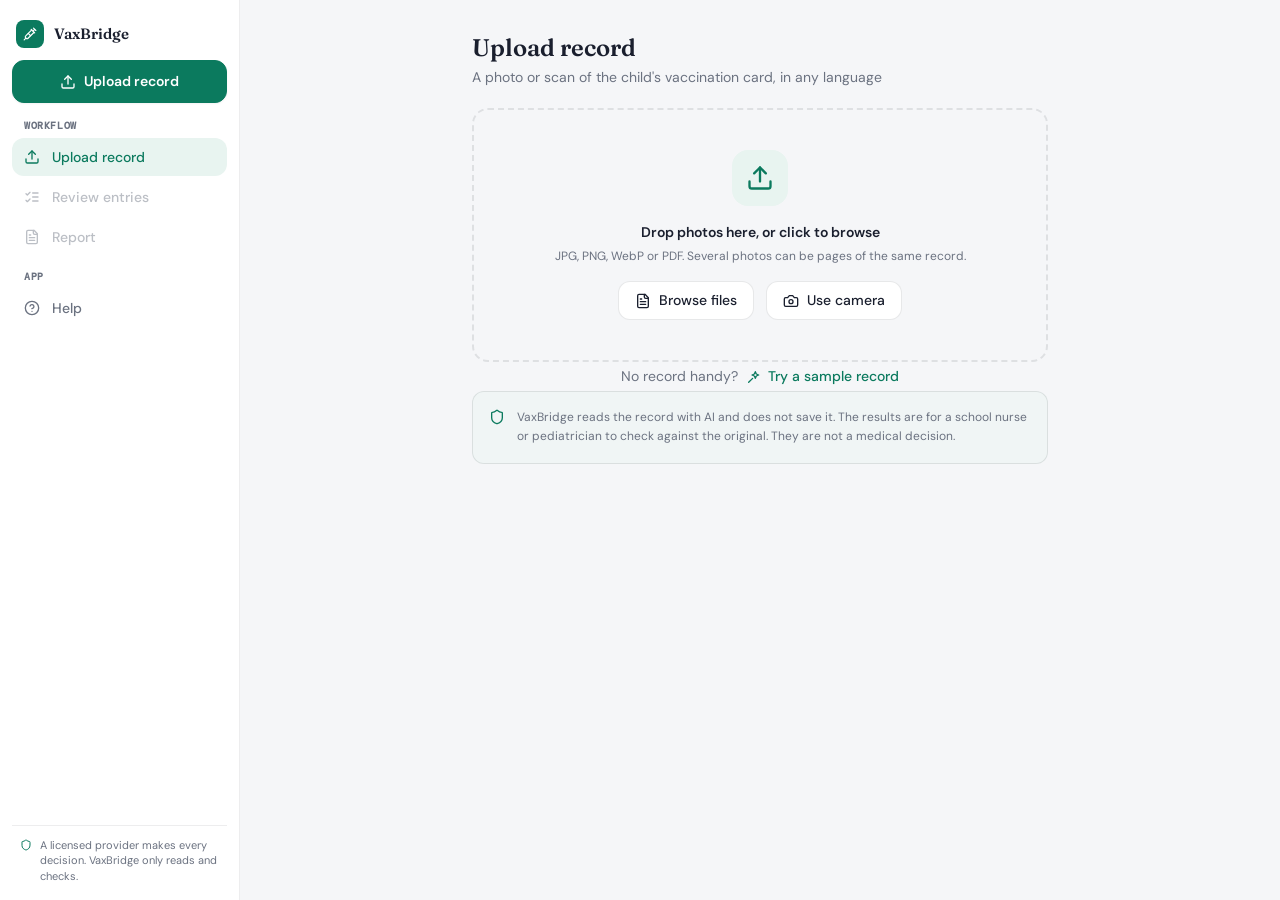
==== server/src/main/resources/static/index.html @ 65c9d32e "VaxBridge: rules engine, Spring Boot server, Figma-styled web app and preview Co-Authored-By: Claude" ====
<!doctype html>
<html lang="en">
<head>
  <meta charset="utf-8">
  <meta name="viewport" content="width=device-width, initial-scale=1">
  <title>VaxBridge</title>
  <link rel="preconnect" href="https://fonts.googleapis.com">
  <link rel="stylesheet" href="https://fonts.googleapis.com/css2?family=DM+Sans:ital,opsz,wght@0,9..40,300;0,9..40,400;0,9..40,500;0,9..40,600;0,9..40,700;1,9..40,400&family=Fraunces:opsz,wght@9..144,500;9..144,600;9..144,700&family=DM+Mono:wght@400;500&display=swap">
  <link rel="stylesheet" href="style.css">
</head>
<body>
  <!-- Icons from Lucide (ISC license), used as <svg class="i"><use href="#i-name"/></svg> -->
  <svg width="0" height="0" style="position:absolute" aria-hidden="true">
    <defs>
      <symbol id="i-syringe" viewBox="0 0 24 24"><path d="m18 2 4 4"/><path d="m17 7 3-3"/><path d="M19 9 8.7 19.3c-1 1-2.5 1-3.4 0l-.6-.6c-1-1-1-2.5 0-3.4L15 5"/><path d="m9 11 4 4"/><path d="m5 19-3 3"/><path d="m14 4 6 6"/></symbol>
      <symbol id="i-upload" viewBox="0 0 24 24"><path d="M21 15v4a2 2 0 0 1-2 2H5a2 2 0 0 1-2-2v-4"/><path d="m17 8-5-5-5 5"/><path d="M12 3v12"/></symbol>
      <symbol id="i-file" viewBox="0 0 24 24"><path d="M15 2H6a2 2 0 0 0-2 2v16a2 2 0 0 0 2 2h12a2 2 0 0 0 2-2V7Z"/><path d="M14 2v4a2 2 0 0 0 2 2h4"/><path d="M10 9H8"/><path d="M16 13H8"/><path d="M16 17H8"/></symbol>
      <symbol id="i-camera" viewBox="0 0 24 24"><path d="M14.5 4h-5L7 7H4a2 2 0 0 0-2 2v9a2 2 0 0 0 2 2h16a2 2 0 0 0 2-2V9a2 2 0 0 0-2-2h-3l-2.5-3z"/><circle cx="12" cy="13" r="3"/></symbol>
      <symbol id="i-shield" viewBox="0 0 24 24"><path d="M20 13c0 5-3.5 7.5-7.66 8.95a1 1 0 0 1-.67-.01C7.5 20.5 4 18 4 13V6a1 1 0 0 1 1-1c2 0 4.5-1.2 6.24-2.72a1.17 1.17 0 0 1 1.52 0C14.51 3.81 17 5 19 5a1 1 0 0 1 1 1z"/></symbol>
      <symbol id="i-check" viewBox="0 0 24 24"><circle cx="12" cy="12" r="10"/><path d="m9 12 2 2 4-4"/></symbol>
      <symbol id="i-alert" viewBox="0 0 24 24"><circle cx="12" cy="12" r="10"/><path d="M12 8v4"/><path d="M12 16h.01"/></symbol>
      <symbol id="i-clock" viewBox="0 0 24 24"><circle cx="12" cy="12" r="10"/><path d="M12 6v6l4 2"/></symbol>
      <symbol id="i-minus" viewBox="0 0 24 24"><circle cx="12" cy="12" r="10"/><path d="M8 12h8"/></symbol>
      <symbol id="i-x" viewBox="0 0 24 24"><path d="M18 6 6 18"/><path d="m6 6 12 12"/></symbol>
      <symbol id="i-back" viewBox="0 0 24 24"><path d="m12 19-7-7 7-7"/><path d="M19 12H5"/></symbol>
      <symbol id="i-globe" viewBox="0 0 24 24"><circle cx="12" cy="12" r="10"/><path d="M12 2a14.5 14.5 0 0 0 0 20 14.5 14.5 0 0 0 0-20"/><path d="M2 12h20"/></symbol>
      <symbol id="i-calendar" viewBox="0 0 24 24"><rect x="3" y="4" width="18" height="18" rx="2"/><path d="M16 2v4"/><path d="M8 2v4"/><path d="M3 10h18"/></symbol>
      <symbol id="i-loader" viewBox="0 0 24 24"><path d="M21 12a9 9 0 1 1-6.219-8.56"/></symbol>
      <symbol id="i-plus" viewBox="0 0 24 24"><path d="M5 12h14"/><path d="M12 5v14"/></symbol>
      <symbol id="i-help" viewBox="0 0 24 24"><circle cx="12" cy="12" r="10"/><path d="M9.09 9a3 3 0 0 1 5.83 1c0 2-3 3-3 3"/><path d="M12 17h.01"/></symbol>
      <symbol id="i-print" viewBox="0 0 24 24"><path d="M6 18H4a2 2 0 0 1-2-2v-5a2 2 0 0 1 2-2h16a2 2 0 0 1 2 2v5a2 2 0 0 1-2 2h-2"/><path d="M6 9V3a1 1 0 0 1 1-1h10a1 1 0 0 1 1 1v6"/><rect x="6" y="14" width="12" height="8" rx="1"/></symbol>
      <symbol id="i-list" viewBox="0 0 24 24"><path d="m3 17 2 2 4-4"/><path d="m3 7 2 2 4-4"/><path d="M13 6h8"/><path d="M13 12h8"/><path d="M13 18h8"/></symbol>
      <symbol id="i-chevron" viewBox="0 0 24 24"><path d="m6 9 6 6 6-6"/></symbol>
      <symbol id="i-trash" viewBox="0 0 24 24"><path d="M3 6h18"/><path d="M19 6v14a2 2 0 0 1-2 2H7a2 2 0 0 1-2-2V6"/><path d="M8 6V4a2 2 0 0 1 2-2h4a2 2 0 0 1 2 2v2"/></symbol>
      <symbol id="i-sparkle" viewBox="0 0 24 24"><path d="M9.94 14.06 4 20"/><path d="m14 4 1.5 3.5L19 9l-3.5 1.5L14 14l-1.5-3.5L9 9l3.5-1.5z"/></symbol>
    </defs>
  </svg>

  <div class="shell">
    <aside class="sidebar no-print">
      <div class="brand">
        <div class="logo"><svg class="i"><use href="#i-syringe"/></svg></div>
        <span>VaxBridge</span>
        <span id="dueBadge" class="badge hidden"></span>
      </div>

      <div id="childCard" class="child-card hidden">
        <div id="childInitials" class="avatar"></div>
        <div class="child-text">
          <p id="childCardName"></p>
          <p id="childCardMeta" class="sub"></p>
        </div>
      </div>

      <button id="newRecordBtn" class="primary cta"><svg class="i"><use href="#i-upload"/></svg> Upload record</button>

      <div id="alertStrip" class="alert-strip hidden"></div>

      <nav id="nav">
        <p class="nav-label">Workflow</p>
        <button data-view="upload" class="active"><svg class="i"><use href="#i-upload"/></svg><span>Upload record</span></button>
        <button data-view="review" disabled><svg class="i"><use href="#i-list"/></svg><span>Review entries</span></button>
        <button data-view="report" disabled><svg class="i"><use href="#i-file"/></svg><span>Report</span></button>
        <p class="nav-label">App</p>
        <button data-view="help"><svg class="i"><use href="#i-help"/></svg><span>Help</span></button>
      </nav>

      <div class="sidebar-foot">
        <svg class="i"><use href="#i-shield"/></svg>
        <span>A licensed provider makes every decision. VaxBridge only reads and checks.</span>
      </div>
    </aside>

    <main>
      <!-- Step 1: upload -->
      <section id="upload" class="view narrow">
        <div class="view-head">
          <h1>Upload record</h1>
          <p class="sub">A photo or scan of the child's vaccination card, in any language</p>
        </div>

        <div id="pickStage">
          <div class="dropzone" id="dropzone">
            <input type="file" id="files" class="hidden" accept="image/jpeg,image/png,image/webp,image/gif,application/pdf" multiple>
            <input type="file" id="cameraInput" class="hidden" accept="image/*" capture="environment">
            <div class="tile lg"><svg class="i"><use href="#i-upload"/></svg></div>
            <div class="center">
              <p class="strong">Drop photos here, or click to browse</p>
              <p class="sub">JPG, PNG, WebP or PDF. Several photos can be pages of the same record.</p>
            </div>
            <div class="row">
              <button id="browseBtn" class="outline"><svg class="i"><use href="#i-file"/></svg> Browse files</button>
              <button id="cameraBtn" class="outline"><svg class="i"><use href="#i-camera"/></svg> Use camera</button>
            </div>
          </div>

          <div id="selectedCard" class="card stack hidden">
            <div id="fileList"></div>
            <hr>
            <button id="readBtn" class="primary wide">Read record</button>
          </div>

          <div class="sample-row">
            <span class="sub">No record handy?</span>
            <button id="sampleBtn" class="link"><svg class="i"><use href="#i-sparkle"/></svg> Try a sample record</button>
          </div>

          <p id="uploadStatus" class="status"></p>

          <div class="note-box">
            <svg class="i"><use href="#i-shield"/></svg>
            <p>VaxBridge reads the record with AI and does not save it. The results are for a school nurse
              or pediatrician to check against the original. They are not a medical decision.</p>
          </div>
        </div>

        <div id="processing" class="processing hidden">
          <div class="tile xl"><svg class="i spin"><use href="#i-loader"/></svg></div>
          <h2>Reading the record</h2>
          <p class="sub">Detecting the language, reading each vaccine and date, and translating. This can take up to a minute.</p>
          <div class="bar"><div></div></div>
        </div>
      </section>

      <!-- Step 2: nurse reviews what the AI read -->
      <section id="review" class="view hidden">
        <button id="backToUpload" class="back"><svg class="i"><use href="#i-back"/></svg> Back to upload</button>
        <div class="view-head">
          <h1>Check what was read</h1>
          <p class="sub">Compare each row with the original record and fix anything that is wrong. Rows marked
            <span class="pill low"><svg class="i"><use href="#i-alert"/></svg>Check</span> were hard to read.
            Nothing is decided until you continue.</p>
        </div>

        <div id="warnings"></div>

        <div class="card">
          <div class="child-fields">
            <label>Child's name <input id="childName" type="text"></label>
            <label>Date of birth <input id="dob" type="date" required></label>
            <label>Country <input id="country" type="text"></label>
            <label>Language <input id="language" type="text"></label>
          </div>
        </div>

        <div class="table-card">
          <div class="table-wrap">
            <table class="entries">
              <thead>
                <tr><th>On the record</th><th>English</th><th>Vaccine parts</th><th>Date given</th><th></th></tr>
              </thead>
              <tbody id="entryRows"></tbody>
            </table>
          </div>
          <div class="table-foot">
            <button id="addRow" class="link"><svg class="i"><use href="#i-plus"/></svg> Add a row</button>
          </div>
        </div>

        <div class="actions">
          <button id="evaluateBtn" class="primary">Check against US schedule</button>
        </div>
        <p id="reviewStatus" class="status"></p>
      </section>

      <!-- Step 3: report to print and sign -->
      <section id="report" class="view hidden">
        <button id="backToReview" class="back no-print"><svg class="i"><use href="#i-back"/></svg> Edit entries</button>
        <div class="report-head">
          <div class="tile"><svg class="i"><use href="#i-file"/></svg></div>
          <div class="grow">
            <h1>Immunization catch-up report</h1>
            <div id="reportMeta" class="meta"></div>
          </div>
          <button id="printBtn" class="primary no-print"><svg class="i"><use href="#i-print"/></svg> Print / save PDF</button>
        </div>

        <div id="summaryCounts" class="stats"></div>

        <div class="note-box warn">
          <svg class="i"><use href="#i-shield"/></svg>
          <p>This report was generated by software from a translated record and checked against the CDC
            catch-up immunization schedule. It is not a medical decision. A licensed provider must verify the
            original record and approve any vaccines given. State school requirements may differ.</p>
        </div>

        <div class="table-card">
          <div class="series-header">
            <span>Vaccine</span><span class="hide-sm">Next dose</span><span>Status</span>
          </div>
          <div id="seriesList"></div>
        </div>
        <div id="ignoredList"></div>

        <div class="card signoff">
          <p class="card-title"><svg class="i"><use href="#i-check"/></svg> Provider review</p>
          <div class="sign-grid">
            <div><span>Reviewed by (name, credentials)</span><div class="line"></div></div>
            <div><span>Signature</span><div class="line"></div></div>
            <div><span>Date</span><div class="line"></div></div>
            <div><span>Clinic / school</span><div class="line"></div></div>
          </div>
          <label class="approve"><span class="box"></span> I reviewed the original record and approve this report.</label>
        </div>
      </section>

      <!-- Help -->
      <section id="help" class="view narrow hidden">
        <div class="view-head">
          <h1>Help &amp; about</h1>
          <p class="sub">How VaxBridge works and what it does not do</p>
        </div>
        <div class="about">
          <div class="logo lg"><svg class="i"><use href="#i-syringe"/></svg></div>
          <div>
            <p class="strong">VaxBridge</p>
            <p class="sub">Reads a child's vaccination record from another country and checks it against the US
              catch-up schedule, so immigrant and refugee kids can enroll in school without weeks of delay or
              unneeded shots.</p>
          </div>
        </div>
        <div class="faq">
          <details open>
            <summary>What can I upload?<svg class="i"><use href="#i-chevron"/></svg></summary>
            <p>Photos (JPG, PNG, WebP) or a PDF of the vaccination card, in any language. Use a clear, well-lit
              photo with every date visible. Several photos can be pages of one record.</p>
          </details>
          <details>
            <summary>Who decides what the child needs?<svg class="i"><use href="#i-chevron"/></svg></summary>
            <p>A school nurse or pediatrician. VaxBridge reads and translates the record and does the date math,
              but a licensed provider checks the original record and signs the report.</p>
          </details>
          <details>
            <summary>How are doses checked?<svg class="i"><use href="#i-chevron"/></svg></summary>
            <p>A rules engine checks every dose against the CDC catch-up schedule: minimum ages, minimum
              intervals, the 4-day grace period, live-vaccine spacing and the 2016 oral polio switch. Each dose
              that does not count shows the reason.</p>
          </details>
          <details>
            <summary>Why does a row say "Check"?<svg class="i"><use href="#i-chevron"/></svg></summary>
            <p>The AI was not sure it read that entry correctly, for example a smudged date. Compare it with the
              original record and fix it before continuing.</p>
          </details>
          <details>
            <summary>Is the record saved?<svg class="i"><use href="#i-chevron"/></svg></summary>
            <p>No. VaxBridge sends the photo to the AI to read it and does not store it. Print or save the report
              as a PDF to keep it.</p>
          </details>
        </div>
      </section>
    </main>
  </div>

  <template id="rowTemplate">
    <tr>
      <td><input class="orig" type="text"><small class="as-written"></small></td>
      <td><input class="english" type="text"><small class="note"></small></td>
      <td class="antigen-cell"><div class="chips"></div>
        <select class="add-antigen"><option value="">+ Add</option></select></td>
      <td><input class="date" type="date"></td>
      <td><button class="remove" title="Remove row"><svg class="i"><use href="#i-trash"/></svg></button></td>
    </tr>
  </template>

  <script src="app.js"></script>
</body>
</html>
---- server/src/main/resources/static/style.css ----
/* Colors, type and spacing follow the VaxBridge Figma design. */
:root {
  --background: #F5F6F8;
  --foreground: #1A1F2E;
  --card: #ffffff;
  --primary: #0B7A5E;
  --primary-foreground: #ffffff;
  --secondary: #E8F4F0;
  --muted: #ECEEF3;
  --muted-foreground: #6B7280;
  --border: rgba(26, 31, 46, 0.1);
  --input-background: #F0F1F5;
  --ring: rgba(11, 122, 94, 0.4);

  --ok: #047857;   --ok-bg: #ECFDF5;   --ok-border: #A7F3D0;
  --soon: #B45309; --soon-bg: #FFFBEB; --soon-border: #FDE68A;
  --due: #B91C1C;  --due-bg: #FEF2F2;  --due-border: #FECACA;
  --off: #6B7280;  --off-bg: #ECEEF3;  --off-border: rgba(26, 31, 46, 0.1);

  --radius: 12px;
  --radius-lg: 16px;
  --sans: "DM Sans", system-ui, -apple-system, "Segoe UI", Roboto, sans-serif;
  --serif: "Fraunces", Georgia, serif;
  --mono: "DM Mono", ui-monospace, Menlo, monospace;
}

* { box-sizing: border-box; }

html, body { height: 100%; }
body {
  margin: 0;
  background: var(--background);
  color: var(--foreground);
  font: 16px/1.5 var(--sans);
  -webkit-font-smoothing: antialiased;
}
p { margin: 0; }
h1, h2, h3 { font-family: var(--serif); font-weight: 600; margin: 0; line-height: 1.3; }
h1 { font-size: 24px; }
h2 { font-size: 20px; }
h3 { font-size: 15px; font-family: var(--sans); }
hr { border: none; border-top: 1px solid var(--border); margin: 0; }

.hidden { display: none !important; }
.sub { font-size: 14px; color: var(--muted-foreground); }
.strong { font-size: 14px; font-weight: 600; }
.grow { flex: 1; min-width: 0; }

.i {
  width: 16px; height: 16px; flex-shrink: 0;
  fill: none; stroke: currentColor; stroke-width: 2; stroke-linecap: round; stroke-linejoin: round;
}
.spin { animation: spin 0.9s linear infinite; }
@keyframes spin { to { transform: rotate(360deg); } }

/* ---- layout --------------------------------------------------------------- */

.shell { display: flex; min-height: 100vh; }

.sidebar {
  width: 240px; flex-shrink: 0;
  position: sticky; top: 0; height: 100vh;
  display: flex; flex-direction: column; gap: 12px;
  padding: 20px 12px 12px;
  background: var(--card);
  border-right: 1px solid rgba(26, 31, 46, 0.08);
}
.brand { display: flex; align-items: center; gap: 10px; padding: 0 4px; font-family: var(--serif); font-weight: 600; font-size: 15px; }
.logo {
  width: 28px; height: 28px; border-radius: 8px;
  background: var(--primary); color: #fff;
  display: flex; align-items: center; justify-content: center;
}
.logo .i { width: 14px; height: 14px; }
.logo.lg { width: 40px; height: 40px; border-radius: var(--radius); }
.logo.lg .i { width: 20px; height: 20px; }
.badge {
  margin-left: auto; min-width: 20px; height: 20px; padding: 0 6px; border-radius: 999px;
  background: #EF4444; color: #fff; font: 700 10px/20px var(--sans); text-align: center;
}

.child-card { display: flex; align-items: center; gap: 10px; padding: 10px 12px; border-radius: var(--radius); background: rgba(232, 244, 240, 0.6); }
.avatar {
  width: 28px; height: 28px; border-radius: 50%; flex-shrink: 0;
  background: var(--primary); color: #fff; font-size: 11px; font-weight: 700;
  display: flex; align-items: center; justify-content: center;
}
.child-text { min-width: 0; }
.child-text p:first-child { font-size: 12px; font-weight: 600; white-space: nowrap; overflow: hidden; text-overflow: ellipsis; }
.child-text .sub { font-size: 10px; }

.alert-strip { border: 1px solid var(--border); border-radius: var(--radius); overflow: hidden; font-size: 12px; font-weight: 500; }
.alert-strip div { display: flex; align-items: center; gap: 8px; padding: 8px 12px; }
.alert-strip .i { width: 12px; height: 12px; }
.alert-strip .DUE { background: var(--due-bg); color: var(--due); }
.alert-strip .UPCOMING { background: var(--soon-bg); color: var(--soon); }

nav { flex: 1; display: flex; flex-direction: column; gap: 2px; overflow-y: auto; }
.nav-label {
  font: 600 10px var(--mono); text-transform: uppercase; letter-spacing: 0.06em;
  color: var(--muted-foreground); padding: 12px 12px 4px;
}
.nav-label:first-child { padding-top: 4px; }
nav button {
  display: flex; align-items: center; gap: 12px; width: 100%;
  padding: 10px 12px; border: none; border-radius: var(--radius);
  background: none; color: var(--muted-foreground);
  font: 500 14px var(--sans); text-align: left; cursor: pointer; transition: background 0.15s, color 0.15s;
}
nav button:hover:not(:disabled) { background: var(--muted); color: var(--foreground); }
nav button.active { background: var(--secondary); color: var(--primary); }
nav button:disabled { opacity: 0.45; cursor: default; }
nav button span { flex: 1; }

.sidebar-foot {
  display: flex; gap: 8px; align-items: flex-start;
  padding: 12px 8px 4px; border-top: 1px solid rgba(26, 31, 46, 0.08);
  font-size: 11px; line-height: 1.4; color: var(--muted-foreground);
}
.sidebar-foot .i { width: 12px; height: 12px; margin-top: 1px; color: var(--primary); }

main { flex: 1; min-width: 0; }
.view { max-width: 1000px; margin: 0 auto; padding: 32px; display: flex; flex-direction: column; gap: 20px; }
.view.narrow { max-width: 640px; }
.view-head .sub { margin-top: 4px; }

/* ---- controls ------------------------------------------------------------- */

button { font: inherit; cursor: pointer; }
button.primary, button.outline {
  display: inline-flex; align-items: center; justify-content: center; gap: 8px;
  padding: 10px 16px; border-radius: var(--radius);
  font-size: 14px; font-weight: 600; transition: opacity 0.15s, background 0.15s, transform 0.1s;
}
button.primary { background: var(--primary); color: var(--primary-foreground); border: 1px solid var(--primary); box-shadow: 0 1px 2px rgba(0, 0, 0, 0.05); }
button.primary:hover:not(:disabled) { opacity: 0.9; }
button.primary:active:not(:disabled) { transform: scale(0.98); }
button.primary:disabled { opacity: 0.5; cursor: default; }
button.outline { background: var(--card); color: var(--foreground); border: 1px solid var(--border); font-weight: 500; padding: 8px 16px; }
button.outline:hover { background: var(--muted); }
button.wide, .cta { width: 100%; }
button.link {
  display: inline-flex; align-items: center; gap: 6px;
  background: none; border: none; padding: 4px 0; color: var(--primary); font-size: 14px; font-weight: 500;
}
button.link:hover { text-decoration: underline; }
button.back {
  align-self: flex-start; display: inline-flex; align-items: center; gap: 6px;
  background: none; border: none; padding: 0; color: var(--muted-foreground); font-size: 14px;
}
button.back:hover { color: var(--foreground); }

label { font-size: 12px; font-weight: 500; color: var(--muted-foreground); }
input, select {
  font: 14px var(--sans); color: var(--foreground); width: 100%;
  padding: 8px 12px; border: 1px solid var(--border); border-radius: var(--radius);
  background: var(--input-background); transition: box-shadow 0.15s;
}
input:focus, select:focus { outline: none; box-shadow: 0 0 0 2px var(--ring); }

.actions { display: flex; gap: 8px; flex-wrap: wrap; }
.status { font-size: 14px; color: var(--muted-foreground); min-height: 1.5em; }
.status:empty { display: none; }
.status.error { color: var(--due); }

/* ---- shared surfaces ------------------------------------------------------ */

.card { background: var(--card); border: 1px solid var(--border); border-radius: var(--radius-lg); padding: 20px; }
.card.stack { display: flex; flex-direction: column; gap: 16px; }
.card-title { display: flex; align-items: center; gap: 8px; font-size: 14px; font-weight: 600; margin-bottom: 16px; }
.card-title .i { color: var(--primary); }

.tile {
  width: 40px; height: 40px; border-radius: var(--radius); flex-shrink: 0;
  background: var(--secondary); color: var(--primary);
  display: flex; align-items: center; justify-content: center;
}
.tile .i { width: 20px; height: 20px; }
.tile.lg { width: 56px; height: 56px; border-radius: var(--radius-lg); }
.tile.lg .i { width: 28px; height: 28px; }
.tile.xl { width: 64px; height: 64px; border-radius: var(--radius-lg); }
.tile.xl .i { width: 32px; height: 32px; }

.note-box {
  display: flex; gap: 12px; align-items: flex-start; padding: 16px;
  background: rgba(232, 244, 240, 0.4); border: 1px solid var(--border); border-radius: var(--radius);
}
.note-box .i { color: var(--primary); margin-top: 1px; }
.note-box p { font-size: 12px; line-height: 1.6; color: var(--muted-foreground); }
.note-box.warn { background: var(--soon-bg); border-color: var(--soon-border); }
.note-box.warn .i { color: #D97706; }
.note-box.warn p { color: #92400E; }

.pill {
  display: inline-flex; align-items: center; gap: 4px; white-space: nowrap;
  font-size: 12px; font-weight: 500; line-height: 1.4;
  padding: 3px 10px; border-radius: 999px; border: 1px solid transparent;
}
.pill .i { width: 12px; height: 12px; }
.pill.COMPLETE   { color: var(--ok);   background: var(--ok-bg);   border-color: var(--ok-border); }
.pill.DUE        { color: var(--due);  background: var(--due-bg);  border-color: var(--due-border); }
.pill.UPCOMING,
.pill.low        { color: var(--soon); background: var(--soon-bg); border-color: var(--soon-border); }
.pill.NOT_NEEDED { color: var(--off);  background: var(--off-bg);  border-color: var(--off-border); }
.view-head .pill { padding: 1px 8px; vertical-align: 1px; }

/* ---- step 1: upload ------------------------------------------------------- */

.dropzone {
  display: flex; flex-direction: column; align-items: center; gap: 16px;
  padding: 40px 24px; text-align: center; cursor: pointer;
  border: 2px dashed var(--border); border-radius: var(--radius-lg);
  transition: border-color 0.15s, background 0.15s;
}
.dropzone:hover, .dropzone.drag { border-color: rgba(11, 122, 94, 0.4); background: rgba(232, 244, 240, 0.25); }
.dropzone .sub { font-size: 12px; margin-top: 4px; }
.row { display: flex; gap: 12px; flex-wrap: wrap; justify-content: center; }

.file-item { display: flex; align-items: center; gap: 12px; }
.file-item + .file-item { margin-top: 12px; }
.file-item .strong { white-space: nowrap; overflow: hidden; text-overflow: ellipsis; font-weight: 500; }
.file-item .sub { font-size: 12px; }
.file-item button { background: none; border: none; color: var(--muted-foreground); padding: 4px; }
.file-item button:hover { color: var(--foreground); }

.sample-row { display: flex; align-items: center; justify-content: center; gap: 8px; flex-wrap: wrap; }

.processing { display: flex; flex-direction: column; align-items: center; text-align: center; padding: 64px 0; }
.processing h2 { margin: 24px 0 8px; }
.processing .sub { max-width: 380px; margin-bottom: 32px; }
.bar { width: 100%; height: 8px; border-radius: 999px; background: var(--muted); overflow: hidden; }
.bar div { width: 40%; height: 100%; border-radius: 999px; background: var(--primary); animation: slide 1.4s ease-in-out infinite; }
@keyframes slide { from { transform: translateX(-100%); } to { transform: translateX(250%); } }

/* ---- step 2: review ------------------------------------------------------- */

.warning {
  display: flex; gap: 10px; align-items: flex-start; padding: 12px 16px; font-size: 13px;
  background: var(--soon-bg); color: #92400E; border: 1px solid var(--soon-border); border-radius: var(--radius);
}
.warning .i { color: #D97706; margin-top: 2px; }
#warnings { display: flex; flex-direction: column; gap: 8px; }
#warnings:empty { display: none; }

.child-fields { display: grid; grid-template-columns: repeat(auto-fit, minmax(190px, 1fr)); gap: 16px; }
.child-fields input { margin-top: 4px; }

.table-card { background: var(--card); border: 1px solid var(--border); border-radius: var(--radius-lg); overflow: hidden; }
.table-wrap { overflow-x: auto; }
table.entries { width: 100%; border-collapse: collapse; min-width: 760px; }
.entries th, .series-header {
  font: 600 11px var(--mono); text-transform: uppercase; letter-spacing: 0.05em;
  color: var(--muted-foreground); background: rgba(236, 238, 243, 0.4);
}
.entries th { text-align: left; padding: 12px 10px; border-bottom: 1px solid var(--border); }
.entries th:first-child, .entries td:first-child { padding-left: 20px; }
.entries td { vertical-align: top; padding: 12px 10px; border-bottom: 1px solid var(--border); }
.entries tr:hover td { background: rgba(236, 238, 243, 0.3); }
.entries tr.low td { background: var(--soon-bg); }
.entries tr.low td:first-child { box-shadow: inset 3px 0 0 #F59E0B; }
.entries small { display: block; color: var(--muted-foreground); font-size: 12px; margin-top: 4px; }
.entries .note { font-style: italic; }
.entries .date { width: 150px; font-family: var(--mono); font-size: 13px; }
.entries .remove { background: none; border: none; color: var(--muted-foreground); padding: 8px; border-radius: 8px; }
.entries .remove:hover { color: var(--due); background: var(--due-bg); }
.table-foot { padding: 10px 20px; }

.chips { display: flex; flex-wrap: wrap; gap: 4px; margin-bottom: 6px; }
.chip {
  font: 500 12px var(--mono); padding: 2px 8px; border-radius: 999px; cursor: pointer;
  background: var(--secondary); color: var(--primary); border: 1px solid rgba(11, 122, 94, 0.2);
}
.chip:hover { text-decoration: line-through; background: var(--due-bg); color: var(--due); border-color: var(--due-border); }
.add-antigen { font-size: 12px; padding: 4px 8px; width: auto; max-width: 150px; }

/* ---- step 3: report ------------------------------------------------------- */

.report-head { display: flex; align-items: flex-start; gap: 12px; flex-wrap: wrap; }
.report-head .tile { margin-top: 2px; }
.meta { display: flex; flex-wrap: wrap; gap: 4px 12px; margin-top: 6px; font-size: 12px; color: var(--muted-foreground); }
.meta span { display: inline-flex; align-items: center; gap: 4px; }
.meta .i { width: 12px; height: 12px; }

.stats { display: grid; grid-template-columns: repeat(4, 1fr); gap: 12px; }
.stat { border: 1px solid var(--border); border-radius: var(--radius-lg); padding: 16px; }
.stat b { display: block; font: 700 30px/1.1 var(--serif); }
.stat .label { font-size: 14px; font-weight: 500; margin-top: 4px; }
.stat .sub { font-size: 12px; }
.stat.DUE { background: var(--due-bg); } .stat.DUE b { color: #DC2626; }
.stat.UPCOMING { background: var(--soon-bg); } .stat.UPCOMING b { color: var(--soon); }
.stat.COMPLETE { background: var(--ok-bg); } .stat.COMPLETE b { color: var(--ok); }
.stat.NOT_NEEDED { background: var(--muted); }

.series-header, .series-main { display: grid; grid-template-columns: 1fr 150px 190px; gap: 16px; align-items: center; }
.series-header { padding: 12px 20px; border-bottom: 1px solid var(--border); }
.series-header span:last-child, .series-main > :last-child { text-align: right; }
.series { padding: 16px 20px; border-bottom: 1px solid var(--border); break-inside: avoid; }
.series:last-child { border-bottom: none; }
.series-main .summary { font-size: 12px; color: var(--muted-foreground); margin-top: 2px; }
.series-main .next { font: 12px var(--mono); }
.series-main .next .sub { font: 10px var(--sans); }

.doses { list-style: none; margin: 12px 0 0; padding: 0; display: flex; flex-direction: column; gap: 4px; }
.doses li { display: flex; gap: 8px; align-items: flex-start; font-size: 12px; color: var(--muted-foreground); }
.doses .d { font-family: var(--mono); color: var(--foreground); min-width: 92px; }
.doses .i { width: 12px; height: 12px; margin-top: 3px; }
.doses .ok .i { color: var(--ok); }
.doses .bad { color: var(--due); }
.doses .bad .i { color: var(--due); }
.plan { margin-top: 10px; font-size: 12px; padding: 8px 12px; border-radius: 10px; background: rgba(232, 244, 240, 0.6); color: var(--primary); }
.plan b { font-weight: 600; }
.notes { margin: 8px 0 0; padding-left: 18px; font-size: 12px; color: var(--muted-foreground); font-style: italic; }

.ignored ul { margin: 0; padding-left: 18px; font-size: 13px; color: var(--muted-foreground); }

.signoff .card-title { margin-bottom: 8px; }
.sign-grid { display: grid; grid-template-columns: 1fr 1fr; gap: 24px 32px; margin: 16px 0 20px; }
.sign-grid span { font-size: 12px; color: var(--muted-foreground); }
.sign-grid .line { border-bottom: 1px solid var(--foreground); height: 32px; }
.approve { display: flex; align-items: center; gap: 8px; font-size: 14px; color: var(--foreground); }
.approve .box { width: 16px; height: 16px; border: 1.5px solid var(--foreground); border-radius: 4px; display: inline-block; }

/* ---- help ----------------------------------------------------------------- */

.about { display: flex; gap: 16px; align-items: flex-start; padding: 20px; background: rgba(232, 244, 240, 0.6); border: 1px solid var(--border); border-radius: var(--radius-lg); }
.about .sub { margin-top: 4px; }
.faq { display: flex; flex-direction: column; gap: 8px; }
.faq details { background: var(--card); border: 1px solid var(--border); border-radius: var(--radius-lg); }
.faq summary {
  display: flex; justify-content: space-between; align-items: center; gap: 16px;
  padding: 16px 20px; font-size: 14px; font-weight: 500; cursor: pointer; list-style: none;
}
.faq summary::-webkit-details-marker { display: none; }
.faq summary .i { color: var(--muted-foreground); transition: transform 0.2s; }
.faq details[open] summary .i { transform: rotate(180deg); }
.faq details p { padding: 0 20px 16px; font-size: 14px; line-height: 1.6; color: var(--muted-foreground); }

/* ---- small screens: sidebar becomes a top bar ----------------------------- */

@media (max-width: 860px) {
  .shell { flex-direction: column; }
  .sidebar {
    width: auto; height: auto; position: sticky; z-index: 10;
    flex-direction: row; flex-wrap: wrap; align-items: center; gap: 8px;
    padding: 10px 16px; border-right: none; border-bottom: 1px solid rgba(26, 31, 46, 0.08);
  }
  .child-card, .cta, .alert-strip, .sidebar-foot, .nav-label { display: none !important; }
  .brand { padding: 0; }
  .badge { margin-left: 6px; }
  nav { flex: 1 1 100%; flex-direction: row; gap: 4px; overflow-x: auto; }
  nav button { width: auto; flex-shrink: 0; padding: 8px 12px; gap: 6px; font-size: 13px; }
  .view { padding: 20px 16px; }
  .stats { grid-template-columns: repeat(2, 1fr); }
  .series-header, .series-main { grid-template-columns: 1fr auto; }
  .hide-sm, .series-main .next { display: none; }
}
@media (max-width: 600px) {
  .sign-grid { grid-template-columns: 1fr; }
  .report-head #printBtn { width: 100%; }
}

@media print {
  body { background: #fff; }
  .no-print { display: none !important; }
  .shell { display: block; }
  .view { padding: 0; max-width: none; gap: 14px; }
  #upload, #review, #help { display: none !important; }
  .table-card, .card, .stat { box-shadow: none; }
  .stats { grid-template-columns: repeat(4, 1fr); }
  .series-header, .series-main { grid-template-columns: 1fr 150px 190px; }
  .series-main .next, .hide-sm { display: block; }
  * { -webkit-print-color-adjust: exact; print-color-adjust: exact; }
}
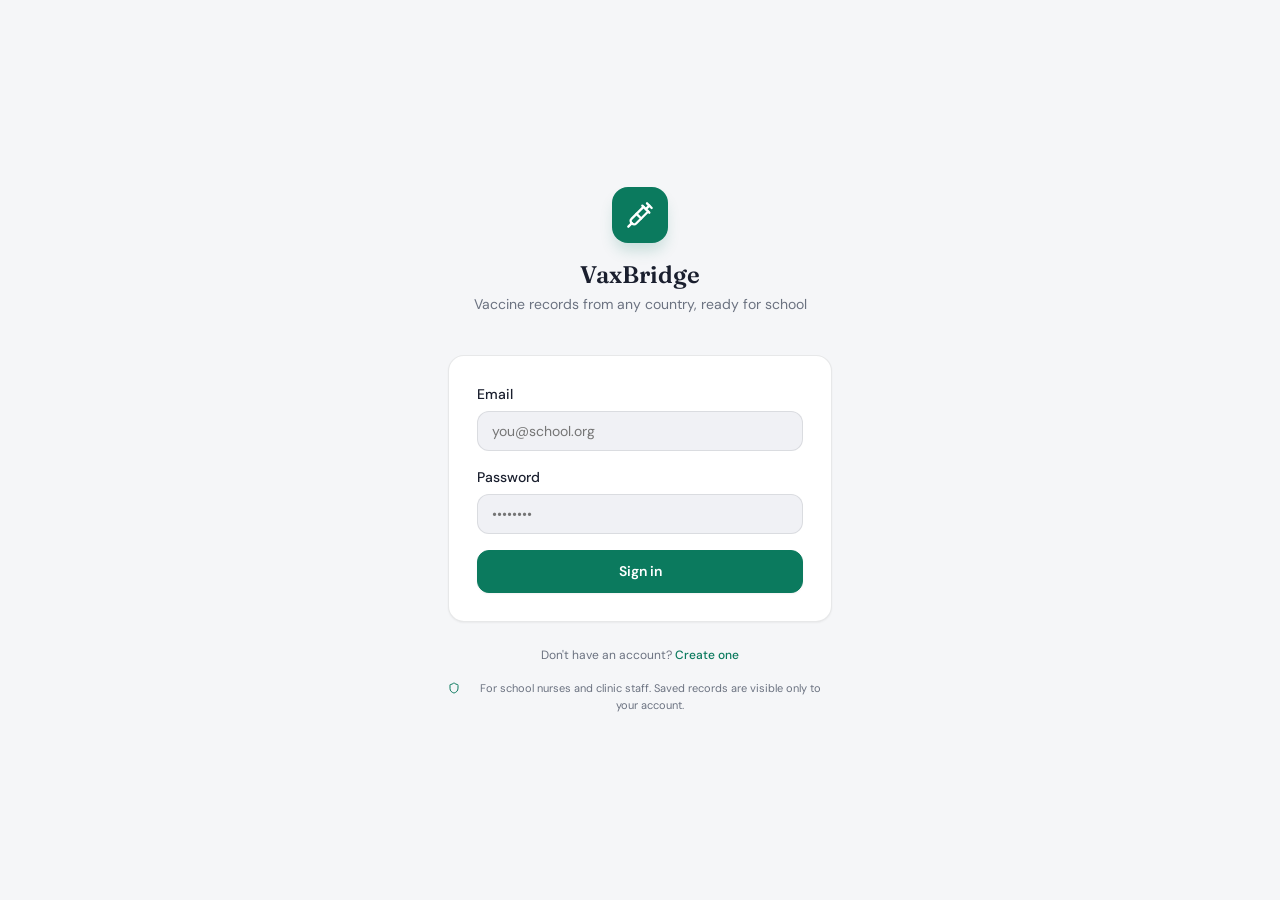
==== commit 05b74992: "Add accounts, saved records with original photos, and a dashboard Staff sign up and sign in (BCrypt-" ====
--- a/server/src/main/resources/static/index.html
+++ b/server/src/main/resources/static/index.html
@@ -32,23 +32,52 @@
       <symbol id="i-list" viewBox="0 0 24 24"><path d="m3 17 2 2 4-4"/><path d="m3 7 2 2 4-4"/><path d="M13 6h8"/><path d="M13 12h8"/><path d="M13 18h8"/></symbol>
       <symbol id="i-chevron" viewBox="0 0 24 24"><path d="m6 9 6 6 6-6"/></symbol>
       <symbol id="i-trash" viewBox="0 0 24 24"><path d="M3 6h18"/><path d="M19 6v14a2 2 0 0 1-2 2H7a2 2 0 0 1-2-2V6"/><path d="M8 6V4a2 2 0 0 1 2-2h4a2 2 0 0 1 2 2v2"/></symbol>
+      <symbol id="i-activity" viewBox="0 0 24 24"><path d="M22 12h-2.48a2 2 0 0 0-1.93 1.46l-2.35 8.36a.25.25 0 0 1-.48 0L9.24 2.18a.25.25 0 0 0-.48 0l-2.35 8.36A2 2 0 0 1 4.49 12H2"/></symbol>
+      <symbol id="i-folder" viewBox="0 0 24 24"><path d="M20 20a2 2 0 0 0 2-2V8a2 2 0 0 0-2-2h-7.9a2 2 0 0 1-1.69-.9L9.6 3.9A2 2 0 0 0 7.93 3H4a2 2 0 0 0-2 2v13a2 2 0 0 0 2 2Z"/></symbol>
+      <symbol id="i-logout" viewBox="0 0 24 24"><path d="M9 21H5a2 2 0 0 1-2-2V5a2 2 0 0 1 2-2h4"/><path d="m16 17 5-5-5-5"/><path d="M21 12H9"/></symbol>
+      <symbol id="i-search" viewBox="0 0 24 24"><circle cx="11" cy="11" r="8"/><path d="m21 21-4.3-4.3"/></symbol>
+      <symbol id="i-right" viewBox="0 0 24 24"><path d="m9 18 6-6-6-6"/></symbol>
+      <symbol id="i-save" viewBox="0 0 24 24"><path d="M15.2 3a2 2 0 0 1 1.4.6l3.8 3.8a2 2 0 0 1 .6 1.4V19a2 2 0 0 1-2 2H5a2 2 0 0 1-2-2V5a2 2 0 0 1 2-2z"/><path d="M17 21v-7a1 1 0 0 0-1-1H8a1 1 0 0 0-1 1v7"/><path d="M7 3v4a1 1 0 0 0 1 1h7"/></symbol>
+      <symbol id="i-image" viewBox="0 0 24 24"><rect x="3" y="3" width="18" height="18" rx="2"/><circle cx="9" cy="9" r="2"/><path d="m21 15-3.09-3.09a2 2 0 0 0-2.82 0L6 21"/></symbol>
       <symbol id="i-sparkle" viewBox="0 0 24 24"><path d="M9.94 14.06 4 20"/><path d="m14 4 1.5 3.5L19 9l-3.5 1.5L14 14l-1.5-3.5L9 9l3.5-1.5z"/></symbol>
     </defs>
   </svg>
 
-  <div class="shell">
+  <!-- Sign in / create account -->
+  <div id="signin" class="auth hidden">
+    <div class="auth-box">
+      <div class="auth-brand">
+        <div class="logo xl"><svg class="i"><use href="#i-syringe"/></svg></div>
+        <h1>VaxBridge</h1>
+        <p class="sub">Vaccine records from any country, ready for school</p>
+      </div>
+      <form id="authForm" class="card auth-card" novalidate>
+        <label id="nameField" class="hidden">Your name <input id="authName" type="text" autocomplete="name" placeholder="Pat Rivera, RN"></label>
+        <label>Email <input id="authEmail" type="email" autocomplete="email" placeholder="you@school.org"></label>
+        <label>Password <input id="authPassword" type="password" autocomplete="current-password" placeholder="••••••••"></label>
+        <p id="authStatus" class="status"></p>
+        <button id="authSubmit" class="primary wide" type="submit">Sign in</button>
+      </form>
+      <p class="auth-switch sub"><span id="authSwitchText">Don't have an account?</span>
+        <button id="authSwitch" class="link" type="button">Create one</button></p>
+      <p class="auth-note"><svg class="i"><use href="#i-shield"/></svg>
+        For school nurses and clinic staff. Saved records are visible only to your account.</p>
+    </div>
+  </div>
+
+  <div id="app" class="shell hidden">
     <aside class="sidebar no-print">
       <div class="brand">
         <div class="logo"><svg class="i"><use href="#i-syringe"/></svg></div>
         <span>VaxBridge</span>
-        <span id="dueBadge" class="badge hidden"></span>
+        <span id="dueBadge" class="badge hidden" title="Saved records with doses due now"></span>
       </div>
 
-      <div id="childCard" class="child-card hidden">
-        <div id="childInitials" class="avatar"></div>
+      <div class="child-card">
+        <div id="userInitials" class="avatar"></div>
         <div class="child-text">
-          <p id="childCardName"></p>
-          <p id="childCardMeta" class="sub"></p>
+          <p id="userName"></p>
+          <p id="userMeta" class="sub"></p>
         </div>
       </div>
 
@@ -57,21 +86,79 @@
       <div id="alertStrip" class="alert-strip hidden"></div>
 
       <nav id="nav">
-        <p class="nav-label">Workflow</p>
-        <button data-view="upload" class="active"><svg class="i"><use href="#i-upload"/></svg><span>Upload record</span></button>
-        <button data-view="review" disabled><svg class="i"><use href="#i-list"/></svg><span>Review entries</span></button>
-        <button data-view="report" disabled><svg class="i"><use href="#i-file"/></svg><span>Report</span></button>
+        <p class="nav-label">Overview</p>
+        <button data-view="dashboard"><svg class="i"><use href="#i-activity"/></svg><span>Dashboard</span></button>
+        <button data-view="records"><svg class="i"><use href="#i-folder"/></svg><span>Saved records</span><b id="recordCount" class="count"></b></button>
+        <p class="nav-label">Current record</p>
+        <button data-view="upload"><svg class="i"><use href="#i-upload"/></svg><span>Upload record</span></button>
+        <button data-view="review"><svg class="i"><use href="#i-list"/></svg><span>Review entries</span></button>
+        <button data-view="report"><svg class="i"><use href="#i-file"/></svg><span>Report</span></button>
         <p class="nav-label">App</p>
         <button data-view="help"><svg class="i"><use href="#i-help"/></svg><span>Help</span></button>
       </nav>
 
       <div class="sidebar-foot">
-        <svg class="i"><use href="#i-shield"/></svg>
-        <span>A licensed provider makes every decision. VaxBridge only reads and checks.</span>
+        <button id="signOutBtn"><svg class="i"><use href="#i-logout"/></svg><span>Sign out</span></button>
       </div>
     </aside>
 
     <main>
+      <!-- Dashboard -->
+      <section id="dashboard" class="view hidden">
+        <div class="view-head">
+          <h1>Dashboard</h1>
+          <p id="today" class="sub"></p>
+        </div>
+        <div id="dashStats" class="stats"></div>
+        <div id="dashEmpty" class="empty card hidden">
+          <div class="tile lg"><svg class="i"><use href="#i-upload"/></svg></div>
+          <p class="strong">No saved records yet</p>
+          <p class="sub">Upload a child's vaccine record, check it, and tap Save to records. It will show up here.</p>
+          <button class="primary go-upload"><svg class="i"><use href="#i-upload"/></svg> Upload record</button>
+        </div>
+        <div id="dashGrid" class="dash-grid">
+          <div class="card">
+            <div class="card-row">
+              <p class="card-title">Recent records</p>
+              <button class="link small" data-goto="records">See all</button>
+            </div>
+            <div id="recentList" class="mini-list"></div>
+          </div>
+          <div class="card">
+            <div class="card-row">
+              <p class="card-title">Needs attention</p>
+            </div>
+            <div id="attentionList" class="mini-list"></div>
+          </div>
+        </div>
+      </section>
+
+      <!-- Saved records -->
+      <section id="records" class="view hidden">
+        <div class="view-head row-head">
+          <div>
+            <h1>Saved records</h1>
+            <p id="recordsSub" class="sub"></p>
+          </div>
+          <button class="primary go-upload"><svg class="i"><use href="#i-upload"/></svg> Upload record</button>
+        </div>
+        <div class="search">
+          <svg class="i"><use href="#i-search"/></svg>
+          <input id="recordSearch" type="search" placeholder="Search by child's name or country">
+        </div>
+        <div id="recordFilters" class="filters">
+          <button data-filter="all" class="active">All</button>
+          <button data-filter="due">Doses due</button>
+          <button data-filter="ok">Up to date</button>
+        </div>
+        <div id="recordGrid" class="record-grid"></div>
+        <div id="recordsEmpty" class="empty hidden">
+          <div class="tile lg"><svg class="i"><use href="#i-folder"/></svg></div>
+          <p class="strong" id="recordsEmptyTitle">No saved records yet</p>
+          <p class="sub" id="recordsEmptyText">Records you save from the Report page appear here.</p>
+        </div>
+      </section>
+
       <!-- Step 1: upload -->
       <section id="upload" class="view narrow">
         <div class="view-head">
@@ -109,8 +196,9 @@
 
           <div class="note-box">
             <svg class="i"><use href="#i-shield"/></svg>
-            <p>VaxBridge reads the record with AI and does not save it. The results are for a school nurse
-              or pediatrician to check against the original. They are not a medical decision.</p>
+            <p>VaxBridge reads the record with AI. Nothing is stored unless you save it to your records.
+              The results are for a school nurse or pediatrician to check against the original. They are not a
+              medical decision.</p>
           </div>
         </div>
 
@@ -124,6 +212,16 @@
 
       <!-- Step 2: nurse reviews what the AI read -->
       <section id="review" class="view hidden">
+        <div class="empty card no-record">
+          <div class="tile lg"><svg class="i"><use href="#i-list"/></svg></div>
+          <p class="strong">No record open</p>
+          <p class="sub">Upload a record (or try the sample) to check what was read, or open one of your saved records.</p>
+          <div class="row">
+            <button class="primary go-upload"><svg class="i"><use href="#i-upload"/></svg> Upload record</button>
+            <button class="outline" data-goto="records"><svg class="i"><use href="#i-folder"/></svg> Saved records</button>
+          </div>
+        </div>
+        <div class="has-record">
         <button id="backToUpload" class="back"><svg class="i"><use href="#i-back"/></svg> Back to upload</button>
         <div class="view-head">
           <h1>Check what was read</h1>
@@ -161,10 +259,21 @@
           <button id="evaluateBtn" class="primary">Check against US schedule</button>
         </div>
         <p id="reviewStatus" class="status"></p>
+        </div>
       </section>
 
       <!-- Step 3: report to print and sign -->
       <section id="report" class="view hidden">
+        <div class="empty card no-record">
+          <div class="tile lg"><svg class="i"><use href="#i-file"/></svg></div>
+          <p class="strong">No report yet</p>
+          <p id="noReportText" class="sub">Upload a record and check it against the US schedule, or open a saved record.</p>
+          <div class="row">
+            <button id="noReportAction" class="primary go-upload"><svg class="i"><use href="#i-upload"/></svg> Upload record</button>
+            <button class="outline" data-goto="records"><svg class="i"><use href="#i-folder"/></svg> Saved records</button>
+          </div>
+        </div>
+        <div class="has-record">
         <button id="backToReview" class="back no-print"><svg class="i"><use href="#i-back"/></svg> Edit entries</button>
         <div class="report-head">
           <div class="tile"><svg class="i"><use href="#i-file"/></svg></div>
@@ -172,8 +281,12 @@
             <h1>Immunization catch-up report</h1>
             <div id="reportMeta" class="meta"></div>
           </div>
-          <button id="printBtn" class="primary no-print"><svg class="i"><use href="#i-print"/></svg> Print / save PDF</button>
-        </div>
+          <div class="report-actions no-print">
+            <button id="saveBtn" class="primary"><svg class="i"><use href="#i-save"/></svg> <span>Save to records</span></button>
+            <button id="printBtn" class="outline"><svg class="i"><use href="#i-print"/></svg> Print</button>
+          </div>
+        </div>
+        <p id="saveStatus" class="status no-print"></p>
 
         <div id="summaryCounts" class="stats"></div>
 
@@ -191,6 +304,11 @@
           <div id="seriesList"></div>
         </div>
         <div id="ignoredList"></div>
+
+        <div id="filesCard" class="card no-print hidden">
+          <p class="card-title"><svg class="i"><use href="#i-image"/></svg> Original record</p>
+          <div id="filesList" class="files-grid"></div>
+        </div>
 
         <div class="card signoff">
           <p class="card-title"><svg class="i"><use href="#i-check"/></svg> Provider review</p>
@@ -202,6 +320,11 @@
           </div>
           <label class="approve"><span class="box"></span> I reviewed the original record and approve this report.</label>
         </div>
+
+        <div id="deleteRow" class="delete-row no-print hidden">
+          <button id="deleteBtn" class="danger"><svg class="i"><use href="#i-trash"/></svg> Delete this saved record</button>
+        </div>
+        </div>
       </section>
 
       <!-- Help -->
@@ -243,8 +366,9 @@
           </details>
           <details>
             <summary>Is the record saved?<svg class="i"><use href="#i-chevron"/></svg></summary>
-            <p>No. VaxBridge sends the photo to the AI to read it and does not store it. Print or save the report
-              as a PDF to keep it.</p>
+            <p>Only if you tap Save to records on the Report page. The reviewed entries and the original photos are
+              then stored in your account, and only you can see them when signed in. Opening a saved record
+              re-checks it against the schedule as of today, so the due dates stay current.</p>
           </details>
         </div>
       </section>
--- a/server/src/main/resources/static/style.css
+++ b/server/src/main/resources/static/style.css
@@ -72,6 +72,8 @@
   display: flex; align-items: center; justify-content: center;
 }
 .logo .i { width: 14px; height: 14px; }
+.logo.xl { width: 56px; height: 56px; border-radius: var(--radius-lg); box-shadow: 0 10px 15px -3px rgba(11, 122, 94, 0.2); }
+.logo.xl .i { width: 28px; height: 28px; }
 .logo.lg { width: 40px; height: 40px; border-radius: var(--radius); }
 .logo.lg .i { width: 20px; height: 20px; }
 .badge {
@@ -108,16 +110,19 @@
   font: 500 14px var(--sans); text-align: left; cursor: pointer; transition: background 0.15s, color 0.15s;
 }
 nav button:hover:not(:disabled) { background: var(--muted); color: var(--foreground); }
-nav button.active { background: var(--secondary); color: var(--primary); }
+nav button.active, nav button.active:hover:not(:disabled) { background: var(--secondary); color: var(--primary); }
 nav button:disabled { opacity: 0.45; cursor: default; }
 nav button span { flex: 1; }
 
-.sidebar-foot {
-  display: flex; gap: 8px; align-items: flex-start;
-  padding: 12px 8px 4px; border-top: 1px solid rgba(26, 31, 46, 0.08);
-  font-size: 11px; line-height: 1.4; color: var(--muted-foreground);
-}
-.sidebar-foot .i { width: 12px; height: 12px; margin-top: 1px; color: var(--primary); }
+.sidebar-foot { padding-top: 8px; border-top: 1px solid rgba(26, 31, 46, 0.08); }
+.sidebar-foot button {
+  display: flex; align-items: center; gap: 12px; width: 100%; padding: 8px 12px;
+  border: none; border-radius: var(--radius); background: none;
+  color: var(--muted-foreground); font: 500 14px var(--sans); cursor: pointer;
+}
+.sidebar-foot button:hover { background: var(--muted); color: var(--foreground); }
+nav .count { font: 500 11px var(--mono); color: var(--muted-foreground); }
+nav .count:empty { display: none; }
 
 main { flex: 1; min-width: 0; }
 .view { max-width: 1000px; margin: 0 auto; padding: 32px; display: flex; flex-direction: column; gap: 20px; }
@@ -335,6 +340,105 @@
 .faq details[open] summary .i { transform: rotate(180deg); }
 .faq details p { padding: 0 20px 16px; font-size: 14px; line-height: 1.6; color: var(--muted-foreground); }
 
+/* ---- sign in ------------------------------------------------------------- */
+
+.auth { min-height: 100vh; display: flex; align-items: center; justify-content: center; padding: 24px 16px; }
+.auth-box { width: 100%; max-width: 384px; }
+.auth-brand { display: flex; flex-direction: column; align-items: center; text-align: center; margin-bottom: 40px; }
+.auth-brand h1 { margin-top: 16px; }
+.auth-brand .sub { margin-top: 4px; }
+.auth-card { padding: 28px; display: flex; flex-direction: column; gap: 16px; box-shadow: 0 1px 2px rgba(0, 0, 0, 0.05); }
+.auth-card label { font-size: 14px; color: var(--foreground); display: flex; flex-direction: column; gap: 6px; }
+.auth-card input { padding: 10px 14px; }
+.auth-card .status { margin: 0; }
+.auth-switch { text-align: center; margin-top: 24px; font-size: 12px; }
+.auth-switch .link { font-size: 12px; padding: 0; }
+.auth-note { display: flex; gap: 8px; justify-content: center; margin-top: 16px; font-size: 11px; color: var(--muted-foreground); text-align: center; }
+.auth-note .i { width: 12px; height: 12px; margin-top: 2px; color: var(--primary); }
+
+/* ---- dashboard and saved records ------------------------------------------ */
+
+.stat.plain { background: var(--muted); }
+.dash-grid { display: grid; grid-template-columns: 1fr 340px; gap: 20px; align-items: start; }
+.card-row { display: flex; align-items: center; justify-content: space-between; margin-bottom: 12px; }
+.card-row .card-title { margin: 0; }
+button.link.small { font-size: 12px; padding: 0; }
+.mini-list { display: flex; flex-direction: column; gap: 8px; }
+.mini-item {
+  display: flex; align-items: center; gap: 12px; width: 100%; padding: 10px 12px; text-align: left;
+  background: none; border: 1px solid var(--border); border-radius: var(--radius); cursor: pointer;
+  font: inherit; color: inherit; transition: border-color 0.15s, background 0.15s;
+}
+.mini-item:hover { border-color: rgba(11, 122, 94, 0.3); background: rgba(236, 238, 243, 0.3); }
+.mini-item .tile { width: 32px; height: 32px; border-radius: 8px; }
+.mini-item .tile .i { width: 16px; height: 16px; }
+.mini-item .strong { font-size: 13px; white-space: nowrap; overflow: hidden; text-overflow: ellipsis; }
+.mini-item .sub { font-size: 11px; }
+.mini-item > .i { color: var(--muted-foreground); }
+.mini-item.DUE { background: var(--due-bg); border-color: var(--due-border); align-items: flex-start; }
+.mini-item.DUE > .i:first-child { color: var(--due); margin-top: 2px; }
+.mini-item.DUE .strong { color: var(--due); }
+.mini-empty { display: flex; flex-direction: column; align-items: center; text-align: center; padding: 24px 0; gap: 4px; }
+.mini-empty .i { width: 32px; height: 32px; color: #10B981; margin-bottom: 4px; }
+
+.row-head { display: flex; align-items: flex-start; justify-content: space-between; gap: 16px; flex-wrap: wrap; }
+.search { position: relative; }
+.search .i { position: absolute; left: 14px; top: 50%; transform: translateY(-50%); color: var(--muted-foreground); }
+.search input { padding: 10px 16px 10px 40px; background: var(--card); }
+.filters { display: flex; gap: 6px; flex-wrap: wrap; margin-top: -8px; }
+.filters button {
+  padding: 6px 12px; border-radius: var(--radius); border: 1px solid var(--border);
+  background: var(--card); color: var(--muted-foreground); font: 500 12px var(--sans);
+}
+.filters button:hover { border-color: rgba(11, 122, 94, 0.4); color: var(--foreground); }
+.filters button.active { background: var(--primary); border-color: var(--primary); color: #fff; }
+.record-grid { display: grid; grid-template-columns: repeat(auto-fill, minmax(280px, 1fr)); gap: 16px; }
+.record-card {
+  display: flex; flex-direction: column; gap: 16px; padding: 20px; text-align: left; cursor: pointer;
+  background: var(--card); border: 1px solid var(--border); border-radius: var(--radius-lg);
+  font: inherit; color: inherit; transition: border-color 0.15s, box-shadow 0.15s;
+}
+.record-card:hover { border-color: rgba(11, 122, 94, 0.3); box-shadow: 0 4px 6px -1px rgba(0, 0, 0, 0.05); }
+.record-card .top { display: flex; align-items: flex-start; gap: 12px; }
+.record-card .top > .i { color: var(--muted-foreground); margin-top: 2px; }
+.record-card .strong { white-space: nowrap; overflow: hidden; text-overflow: ellipsis; }
+.record-card .facts { display: flex; flex-wrap: wrap; gap: 4px 10px; margin-top: 4px; font-size: 12px; color: var(--muted-foreground); }
+.record-card .facts span { display: inline-flex; align-items: center; gap: 4px; }
+.record-card .facts .i { width: 12px; height: 12px; }
+.pills { display: flex; flex-wrap: wrap; gap: 8px; }
+.pill.plain { background: var(--muted); color: var(--muted-foreground); }
+
+.empty { display: flex; flex-direction: column; align-items: center; text-align: center; gap: 8px; padding: 48px 24px; }
+.empty .tile { margin-bottom: 8px; background: var(--muted); color: var(--muted-foreground); }
+.empty .sub { max-width: 380px; }
+.empty .row { margin-top: 12px; }
+.empty.card { border-style: dashed; }
+.view:not(.open) > .has-record { display: none; }
+.view.open > .no-record { display: none; }
+.has-record { display: flex; flex-direction: column; gap: 20px; }
+
+.report-actions { display: flex; gap: 8px; flex-wrap: wrap; }
+#saveBtn.saved { background: var(--ok-bg); color: var(--ok); border-color: var(--ok-border); box-shadow: none; opacity: 1; }
+.files-grid { display: flex; flex-wrap: wrap; gap: 12px; }
+.file-thumb {
+  display: flex; flex-direction: column; gap: 6px; width: 140px; text-decoration: none; color: var(--foreground);
+  font-size: 12px;
+}
+.file-thumb .frame {
+  height: 110px; border-radius: var(--radius); border: 1px solid var(--border); background: var(--muted);
+  display: flex; align-items: center; justify-content: center; overflow: hidden; color: var(--muted-foreground);
+}
+.file-thumb img { width: 100%; height: 100%; object-fit: cover; }
+.file-thumb .frame .i { width: 28px; height: 28px; }
+.file-thumb span { white-space: nowrap; overflow: hidden; text-overflow: ellipsis; }
+.file-thumb:hover .frame { border-color: rgba(11, 122, 94, 0.4); }
+.delete-row { display: flex; justify-content: flex-end; }
+button.danger {
+  display: inline-flex; align-items: center; gap: 6px; padding: 8px 12px; border-radius: var(--radius);
+  background: var(--card); color: #DC2626; border: 1px solid var(--due-border); font: 500 13px var(--sans);
+}
+button.danger:hover, button.danger.confirm { background: var(--due-bg); }
+
 /* ---- small screens: sidebar becomes a top bar ----------------------------- */
 
 @media (max-width: 860px) {
@@ -344,7 +448,12 @@
     flex-direction: row; flex-wrap: wrap; align-items: center; gap: 8px;
     padding: 10px 16px; border-right: none; border-bottom: 1px solid rgba(26, 31, 46, 0.08);
   }
-  .child-card, .cta, .alert-strip, .sidebar-foot, .nav-label { display: none !important; }
+  .child-card, .cta, .alert-strip, .nav-label { display: none !important; }
+  .sidebar-foot { margin-left: auto; padding: 0; border: none; order: 1; }
+  .sidebar-foot button { padding: 6px 8px; font-size: 13px; gap: 6px; }
+  .brand { order: 0; }
+  nav { order: 2; }
+  .dash-grid { grid-template-columns: 1fr; }
   .brand { padding: 0; }
   .badge { margin-left: 6px; }
   nav { flex: 1 1 100%; flex-direction: row; gap: 4px; overflow-x: auto; }
@@ -364,7 +473,7 @@
   .no-print { display: none !important; }
   .shell { display: block; }
   .view { padding: 0; max-width: none; gap: 14px; }
-  #upload, #review, #help { display: none !important; }
+  #upload, #review, #help, #dashboard, #records { display: none !important; }
   .table-card, .card, .stat { box-shadow: none; }
   .stats { grid-template-columns: repeat(4, 1fr); }
   .series-header, .series-main { grid-template-columns: 1fr 150px 190px; }
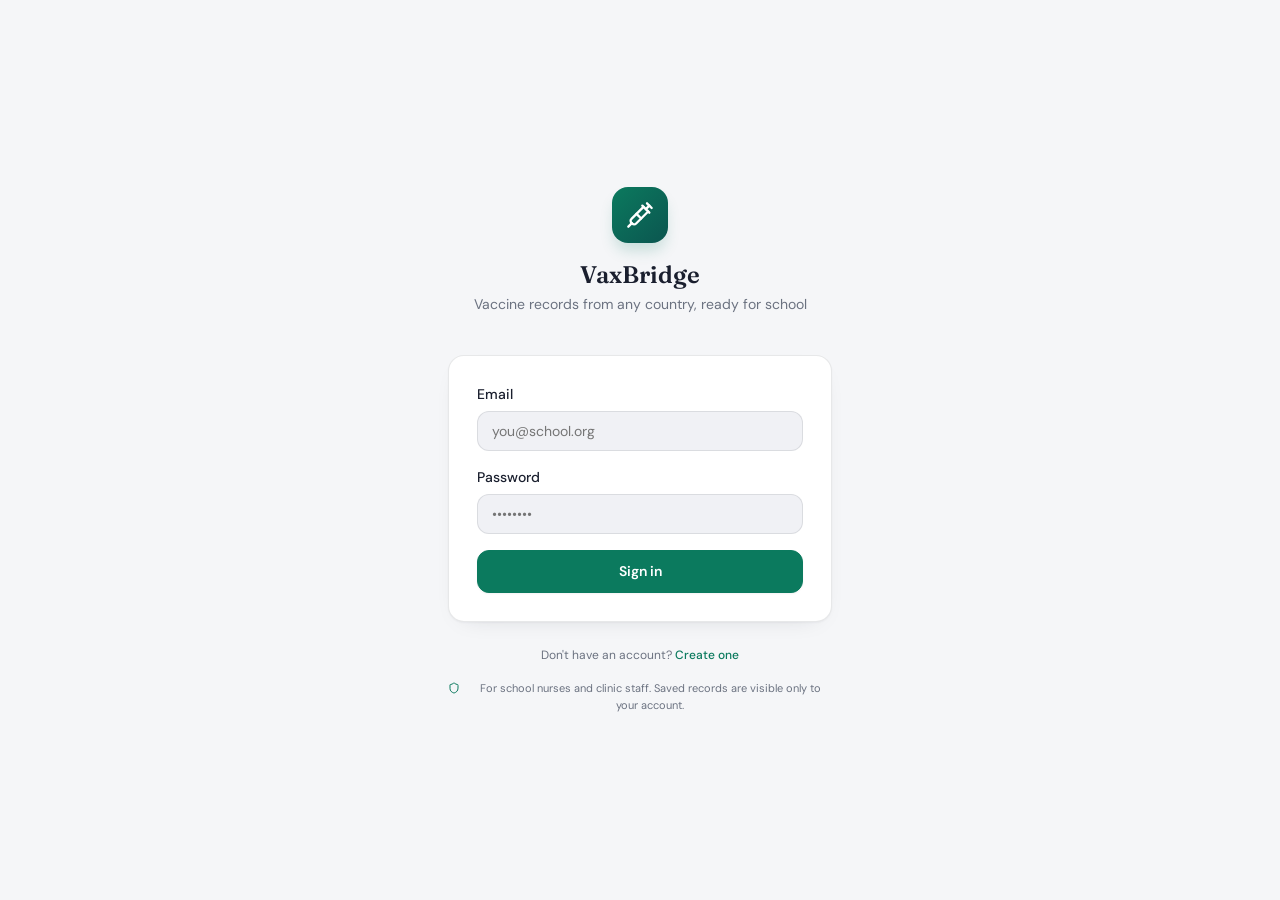
==== commit 9ae54e6a: "Add a dashboard banner, stat icons and depth; demo copy opens with sample children The dashboard now" ====
--- a/server/src/main/resources/static/index.html
+++ b/server/src/main/resources/static/index.html
@@ -40,6 +40,15 @@
       <symbol id="i-save" viewBox="0 0 24 24"><path d="M15.2 3a2 2 0 0 1 1.4.6l3.8 3.8a2 2 0 0 1 .6 1.4V19a2 2 0 0 1-2 2H5a2 2 0 0 1-2-2V5a2 2 0 0 1 2-2z"/><path d="M17 21v-7a1 1 0 0 0-1-1H8a1 1 0 0 0-1 1v7"/><path d="M7 3v4a1 1 0 0 0 1 1h7"/></symbol>
       <symbol id="i-image" viewBox="0 0 24 24"><rect x="3" y="3" width="18" height="18" rx="2"/><circle cx="9" cy="9" r="2"/><path d="m21 15-3.09-3.09a2 2 0 0 0-2.82 0L6 21"/></symbol>
       <symbol id="i-sparkle" viewBox="0 0 24 24"><path d="M9.94 14.06 4 20"/><path d="m14 4 1.5 3.5L19 9l-3.5 1.5L14 14l-1.5-3.5L9 9l3.5-1.5z"/></symbol>
+      <symbol id="i-settings" viewBox="0 0 24 24"><path d="M12.22 2h-.44a2 2 0 0 0-2 2v.18a2 2 0 0 1-1 1.73l-.43.25a2 2 0 0 1-2 0l-.15-.08a2 2 0 0 0-2.73.73l-.22.38a2 2 0 0 0 .73 2.73l.15.1a2 2 0 0 1 1 1.72v.51a2 2 0 0 1-1 1.74l-.15.09a2 2 0 0 0-.73 2.73l.22.38a2 2 0 0 0 2.73.73l.15-.08a2 2 0 0 1 2 0l.43.25a2 2 0 0 1 1 1.73V20a2 2 0 0 0 2 2h.44a2 2 0 0 0 2-2v-.18a2 2 0 0 1 1-1.73l.43-.25a2 2 0 0 1 2 0l.15.08a2 2 0 0 0 2.73-.73l.22-.39a2 2 0 0 0-.73-2.73l-.15-.08a2 2 0 0 1-1-1.74v-.5a2 2 0 0 1 1-1.74l.15-.09a2 2 0 0 0 .73-2.73l-.22-.38a2 2 0 0 0-2.73-.73l-.15.08a2 2 0 0 1-2 0l-.43-.25a2 2 0 0 1-1-1.73V4a2 2 0 0 0-2-2z"/><circle cx="12" cy="12" r="3"/></symbol>
+      <symbol id="i-map" viewBox="0 0 24 24"><path d="M20 10c0 4.993-5.539 10.193-7.399 11.799a1 1 0 0 1-1.202 0C9.539 20.193 4 14.993 4 10a8 8 0 0 1 16 0"/><circle cx="12" cy="10" r="3"/></symbol>
+      <symbol id="i-download" viewBox="0 0 24 24"><path d="M21 15v4a2 2 0 0 1-2 2H5a2 2 0 0 1-2-2v-4"/><path d="m7 10 5 5 5-5"/><path d="M12 15V3"/></symbol>
+      <symbol id="i-palette" viewBox="0 0 24 24"><circle cx="13.5" cy="6.5" r=".5" fill="currentColor"/><circle cx="17.5" cy="10.5" r=".5" fill="currentColor"/><circle cx="8.5" cy="7.5" r=".5" fill="currentColor"/><circle cx="6.5" cy="12.5" r=".5" fill="currentColor"/><path d="M12 2C6.5 2 2 6.5 2 12s4.5 10 10 10c.926 0 1.648-.746 1.648-1.688 0-.437-.18-.835-.437-1.125-.29-.289-.438-.652-.438-1.125a1.64 1.64 0 0 1 1.668-1.668h1.996c3.051 0 5.555-2.503 5.555-5.554C21.965 6.012 17.461 2 12 2z"/></symbol>
+      <symbol id="i-user" viewBox="0 0 24 24"><path d="M19 21v-2a4 4 0 0 0-4-4H9a4 4 0 0 0-4 4v2"/><circle cx="12" cy="7" r="4"/></symbol>
+      <symbol id="i-lock" viewBox="0 0 24 24"><rect width="18" height="11" x="3" y="11" rx="2" ry="2"/><path d="M7 11V7a5 5 0 0 1 10 0v4"/></symbol>
+      <symbol id="i-external" viewBox="0 0 24 24"><path d="M15 3h6v6"/><path d="M10 14 21 3"/><path d="M18 13v6a2 2 0 0 1-2 2H5a2 2 0 0 1-2-2V8a2 2 0 0 1 2-2h3"/></symbol>
+      <symbol id="i-code" viewBox="0 0 24 24"><path d="m16 18 6-6-6-6"/><path d="m8 6-6 6 6 6"/></symbol>
+      <symbol id="i-table" viewBox="0 0 24 24"><path d="M12 3v18"/><rect width="18" height="18" x="3" y="3" rx="2"/><path d="M3 9h18"/><path d="M3 15h18"/></symbol>
     </defs>
   </svg>
 
@@ -65,6 +74,19 @@
     </div>
   </div>
 
+  <div id="toasts" class="toasts no-print" aria-live="polite"></div>
+
+  <div id="palette" class="palette hidden no-print" role="dialog" aria-label="Search">
+    <div class="palette-box">
+      <div class="palette-input">
+        <svg class="i"><use href="#i-search"/></svg>
+        <input id="paletteInput" type="text" placeholder="Search records or jump to a page" autocomplete="off">
+        <kbd>Esc</kbd>
+      </div>
+      <div id="paletteList" class="palette-list"></div>
+    </div>
+  </div>
+
   <div id="app" class="shell hidden">
     <aside class="sidebar no-print">
       <div class="brand">
@@ -73,13 +95,17 @@
         <span id="dueBadge" class="badge hidden" title="Saved records with doses due now"></span>
       </div>
 
-      <div class="child-card">
+      <button id="userCard" class="child-card" data-goto="settings" title="Settings">
         <div id="userInitials" class="avatar"></div>
         <div class="child-text">
           <p id="userName"></p>
           <p id="userMeta" class="sub"></p>
         </div>
-      </div>
+      </button>
+
+      <button id="searchBtn" class="search-trigger" title="Search records and pages">
+        <svg class="i"><use href="#i-search"/></svg><span>Search</span><kbd>Ctrl K</kbd>
+      </button>
 
       <button id="newRecordBtn" class="primary cta"><svg class="i"><use href="#i-upload"/></svg> Upload record</button>
 
@@ -94,6 +120,7 @@
         <button data-view="review"><svg class="i"><use href="#i-list"/></svg><span>Review entries</span></button>
         <button data-view="report"><svg class="i"><use href="#i-file"/></svg><span>Report</span></button>
         <p class="nav-label">App</p>
+        <button data-view="settings"><svg class="i"><use href="#i-settings"/></svg><span>Settings</span></button>
         <button data-view="help"><svg class="i"><use href="#i-help"/></svg><span>Help</span></button>
       </nav>
 
@@ -105,9 +132,17 @@
     <main>
       <!-- Dashboard -->
       <section id="dashboard" class="view hidden">
-        <div class="view-head">
-          <h1>Dashboard</h1>
-          <p id="today" class="sub"></p>
+        <div class="hero">
+          <div class="hero-text">
+            <p id="today" class="hero-date"></p>
+            <h1 id="greeting">Dashboard</h1>
+            <p id="heroSummary" class="hero-sub"></p>
+            <div class="hero-actions">
+              <button class="hero-btn solid go-upload"><svg class="i"><use href="#i-upload"/></svg> Upload record</button>
+              <button class="hero-btn ghost" data-palette><svg class="i"><use href="#i-search"/></svg> Search <kbd>Ctrl K</kbd></button>
+            </div>
+          </div>
+          <div id="heroNext" class="hero-next"></div>
         </div>
         <div id="dashStats" class="stats"></div>
         <div id="dashEmpty" class="empty card hidden">
@@ -116,6 +151,23 @@
           <p class="sub">Upload a child's vaccine record, check it, and tap Save to records. It will show up here.</p>
           <button class="primary go-upload"><svg class="i"><use href="#i-upload"/></svg> Upload record</button>
         </div>
+        <div id="dashCharts" class="dash-charts">
+          <div class="card">
+            <p class="card-title"><svg class="i"><use href="#i-activity"/></svg> Vaccine status, all children</p>
+            <div id="statusChart" class="donut-wrap"></div>
+          </div>
+          <div class="card">
+            <div class="card-row">
+              <p class="card-title"><svg class="i"><use href="#i-calendar"/></svg> Next catch-up dates</p>
+              <span class="sub small">next 90 days</span>
+            </div>
+            <div id="upcomingList" class="upcoming"></div>
+          </div>
+          <div class="card">
+            <p class="card-title"><svg class="i"><use href="#i-globe"/></svg> Records by country</p>
+            <div id="countryChart" class="bars"></div>
+          </div>
+        </div>
         <div id="dashGrid" class="dash-grid">
           <div class="card">
             <div class="card-row">
@@ -146,12 +198,29 @@
           <svg class="i"><use href="#i-search"/></svg>
           <input id="recordSearch" type="search" placeholder="Search by child's name or country">
         </div>
-        <div id="recordFilters" class="filters">
-          <button data-filter="all" class="active">All</button>
-          <button data-filter="due">Doses due</button>
-          <button data-filter="ok">Up to date</button>
+        <div class="records-bar">
+          <div id="recordFilters" class="filters">
+            <button data-filter="all" class="active">All</button>
+            <button data-filter="due">Doses due</button>
+            <button data-filter="ok">Up to date</button>
+          </div>
+          <div class="records-tools">
+            <label class="sort">Sort
+              <select id="recordSort">
+                <option value="updated">Newest first</option>
+                <option value="name">Name A to Z</option>
+                <option value="due">Most doses due</option>
+                <option value="next">Next dose date</option>
+              </select>
+            </label>
+            <div id="recordView" class="seg" role="group" aria-label="Layout">
+              <button data-layout="grid" class="active" title="Cards"><svg class="i"><use href="#i-folder"/></svg></button>
+              <button data-layout="table" title="Table"><svg class="i"><use href="#i-table"/></svg></button>
+            </div>
+          </div>
         </div>
         <div id="recordGrid" class="record-grid"></div>
+        <div id="recordTable" class="table-card record-table hidden"></div>
         <div id="recordsEmpty" class="empty hidden">
           <div class="tile lg"><svg class="i"><use href="#i-folder"/></svg></div>
           <p class="strong" id="recordsEmptyTitle">No saved records yet</p>
@@ -163,10 +232,36 @@
       <section id="upload" class="view narrow">
         <div class="view-head">
           <h1>Upload record</h1>
-          <p class="sub">A photo or scan of the child's vaccination card, in any language</p>
+          <p class="sub">Pick the state and the format you need, then add a photo or scan of the vaccination card in any language</p>
         </div>
 
         <div id="pickStage">
+          <div class="card setup">
+            <div class="step">
+              <span class="step-n">1</span>
+              <label class="grow">Which state is the child enrolling in?
+                <select id="uploadState"><option value="">Choose a state</option></select>
+              </label>
+            </div>
+            <div class="step">
+              <span class="step-n">2</span>
+              <div class="grow">
+                <p class="step-label">What do you need for that state?</p>
+                <div id="formatChoice" class="format-choice">
+                  <button type="button" data-format="form" class="active"><svg class="i"><use href="#i-print"/></svg>
+                    <span><b>School form</b><small id="formChoiceSub">Printable, in the state's layout</small></span></button>
+                  <button type="button" data-format="hl7"><svg class="i"><use href="#i-code"/></svg>
+                    <span><b>Registry file</b><small>HL7 for the state registry</small></span></button>
+                  <button type="button" data-format="fhir"><svg class="i"><use href="#i-file"/></svg>
+                    <span><b>Health record file</b><small>FHIR, for clinic systems</small></span></button>
+                  <button type="button" data-format="csv"><svg class="i"><use href="#i-table"/></svg>
+                    <span><b>Spreadsheet</b><small>CSV</small></span></button>
+                </div>
+              </div>
+            </div>
+            <div class="step"><span class="step-n">3</span><p class="step-label">Upload the record</p></div>
+          </div>
+
           <div class="dropzone" id="dropzone">
             <input type="file" id="files" class="hidden" accept="image/jpeg,image/png,image/webp,image/gif,application/pdf" multiple>
             <input type="file" id="cameraInput" class="hidden" accept="image/*" capture="environment">
@@ -284,6 +379,7 @@
           <div class="report-actions no-print">
             <button id="saveBtn" class="primary"><svg class="i"><use href="#i-save"/></svg> <span>Save to records</span></button>
             <button id="printBtn" class="outline"><svg class="i"><use href="#i-print"/></svg> Print</button>
+            <button id="formActionBtn" class="outline"><svg class="i"><use href="#i-map"/></svg> <span>State form</span></button>
           </div>
         </div>
         <p id="saveStatus" class="status no-print"></p>
@@ -297,6 +393,8 @@
             original record and approve any vaccines given. State school requirements may differ.</p>
         </div>
 
+        <div id="timeline" class="card timeline-card"></div>
+
         <div class="table-card">
           <div class="series-header">
             <span>Vaccine</span><span class="hide-sm">Next dose</span><span>Status</span>
@@ -304,6 +402,77 @@
           <div id="seriesList"></div>
         </div>
         <div id="ignoredList"></div>
+
+        <!-- The record in the chosen state's format (the state is picked on the Upload page) -->
+        <div id="stateSection" class="state-section no-print">
+        <div class="section-head">
+          <div class="tile"><svg class="i"><use href="#i-map"/></svg></div>
+          <div>
+            <h2 id="stateHeading">State school form</h2>
+            <p class="sub">The checked record laid out like the state's own school form, plus files for its registry.</p>
+          </div>
+        </div>
+        <div class="card state-pick">
+          <label>Enrolling in
+            <select id="stateSelect"></select>
+          </label>
+          <div id="registryInfo" class="registry"></div>
+        </div>
+
+        <div class="state-info">
+          <div class="card">
+            <p class="card-title"><svg class="i"><use href="#i-file"/></svg> State school form</p>
+            <div id="formInfo"></div>
+          </div>
+          <div class="card">
+            <p class="card-title"><svg class="i"><use href="#i-list"/></svg> <span id="reqTitle">What schools require</span></p>
+            <div id="stateReqs"></div>
+          </div>
+        </div>
+
+        <div class="note-box warn">
+          <svg class="i"><use href="#i-shield"/></svg>
+          <p>VaxBridge is not a state agency or a health care provider. These are transcriptions to save typing. A
+            licensed provider has to check them against the original record and sign before a school or registry will
+            accept them. VaxBridge never sends anything to a state.</p>
+        </div>
+
+        <div class="table-card">
+          <div class="series-header state-grid-head"><span id="gridTitle">Doses by vaccine</span></div>
+          <div class="dose-grid-wrap"><table class="dose-grid" id="doseGrid"></table></div>
+          <div id="gridExtra" class="grid-extra"></div>
+        </div>
+
+        <div class="format-grid">
+          <div class="card format-card" data-card="form">
+            <div class="top"><div class="tile"><svg class="i"><use href="#i-print"/></svg></div>
+              <div><p class="strong">School immunization record</p><p id="printTag" class="tag">Printable, for a provider to sign</p></div></div>
+            <p id="printText" class="sub">Every dose laid out the way the state's school form lists them, with MM/DD/YYYY dates.</p>
+            <button id="printStateBtn" class="outline" data-export="form"><svg class="i"><use href="#i-print"/></svg> Open printable record</button>
+          </div>
+          <div class="card format-card" data-card="hl7">
+            <div class="top"><div class="tile"><svg class="i"><use href="#i-code"/></svg></div>
+              <div><p class="strong">State registry file</p><p class="tag">HL7 2.5.1 VXU · .hl7</p></div></div>
+            <p id="hl7Text" class="sub">The message format state immunization registries accept from clinics. A clinic enrolled with the
+              registry uploads it as historical doses.</p>
+            <button class="outline" data-export="hl7"><svg class="i"><use href="#i-download"/></svg> Download .hl7</button>
+          </div>
+          <div class="card format-card" data-card="fhir">
+            <div class="top"><div class="tile"><svg class="i"><use href="#i-file"/></svg></div>
+              <div><p class="strong">Health record file</p><p class="tag">FHIR R4 · .json</p></div></div>
+            <p class="sub">The standard most clinic health record systems import. Doses are marked as transcribed from another
+              record, not given by the clinic.</p>
+            <button class="outline" data-export="fhir"><svg class="i"><use href="#i-download"/></svg> Download .json</button>
+          </div>
+          <div class="card format-card" data-card="csv">
+            <div class="top"><div class="tile"><svg class="i"><use href="#i-table"/></svg></div>
+              <div><p class="strong">Spreadsheet</p><p class="tag">CSV · .csv</p></div></div>
+            <p class="sub">One row per dose, with the vaccine code, the US name and the text on the original record.</p>
+            <button class="outline" data-export="csv"><svg class="i"><use href="#i-download"/></svg> Download .csv</button>
+          </div>
+        </div>
+        <p id="exportStatus" class="status"></p>
+        </div>
 
         <div id="filesCard" class="card no-print hidden">
           <p class="card-title"><svg class="i"><use href="#i-image"/></svg> Original record</p>
@@ -325,6 +494,81 @@
           <button id="deleteBtn" class="danger"><svg class="i"><use href="#i-trash"/></svg> Delete this saved record</button>
         </div>
         </div>
+      </section>
+
+      <!-- Settings -->
+      <section id="settings" class="view narrow hidden">
+        <div class="view-head">
+          <h1>Settings</h1>
+          <p class="sub">Your profile and how VaxBridge looks. Saved to your account, so they follow you to any device.</p>
+        </div>
+
+        <form id="profileForm" class="card settings-card" novalidate>
+          <p class="card-title"><svg class="i"><use href="#i-user"/></svg> Profile</p>
+          <div class="profile-row">
+            <div id="settingsAvatar" class="avatar xl"></div>
+            <div>
+              <div class="row">
+                <button id="avatarBtn" class="outline" type="button"><svg class="i"><use href="#i-camera"/></svg> Change picture</button>
+                <button id="avatarRemove" class="link" type="button">Remove</button>
+              </div>
+              <p class="sub" style="margin-top: 6px; font-size: 12px">JPG, PNG, GIF or WebP, up to 2 MB</p>
+              <input id="avatarInput" type="file" class="hidden" accept="image/jpeg,image/png,image/gif,image/webp">
+            </div>
+          </div>
+          <div class="field-grid">
+            <label>Name <input id="profileName" type="text" autocomplete="name"></label>
+            <label>Email <input id="profileEmail" type="email" autocomplete="email"></label>
+          </div>
+          <div class="actions">
+            <button class="primary" type="submit"><svg class="i"><use href="#i-save"/></svg> Save profile</button>
+            <p id="profileStatus" class="status"></p>
+          </div>
+        </form>
+
+        <div class="card settings-card">
+          <p class="card-title"><svg class="i"><use href="#i-palette"/></svg> Appearance</p>
+          <p class="sub">Changes show right away and save on their own.</p>
+          <div>
+            <p class="setting-label">Accent color <span id="accentValue"></span></p>
+            <div id="accentSwatches" class="swatches"></div>
+          </div>
+          <div>
+            <p class="setting-label">Background</p>
+            <div id="bgOptions" class="bg-options"></div>
+          </div>
+          <div>
+            <p class="setting-label">Corner roundness <span id="radiusValue"></span></p>
+            <input id="radiusInput" type="range" min="0" max="24" step="1">
+          </div>
+          <div>
+            <p class="setting-label">Text size <span id="textSizeValue"></span></p>
+            <input id="textSizeInput" type="range" min="13" max="19" step="1">
+          </div>
+          <div class="theme-preview">
+            <button class="primary" type="button" tabindex="-1">Button</button>
+            <span class="pill DUE"><svg class="i"><use href="#i-alert"/></svg>Due now</span>
+            <span class="pill COMPLETE"><svg class="i"><use href="#i-check"/></svg>Complete</span>
+            <span class="sub">Preview</span>
+          </div>
+          <div class="actions">
+            <button id="themeReset" class="outline" type="button">Reset to default</button>
+            <p id="themeStatus" class="status"></p>
+          </div>
+        </div>
+
+        <form id="passwordForm" class="card settings-card" novalidate>
+          <p class="card-title"><svg class="i"><use href="#i-lock"/></svg> Password</p>
+          <input type="email" autocomplete="username" class="hidden" id="passwordUser">
+          <div class="field-grid">
+            <label>Current password <input id="currentPassword" type="password" autocomplete="current-password"></label>
+            <label>New password <input id="newPassword" type="password" autocomplete="new-password" placeholder="At least 8 characters"></label>
+          </div>
+          <div class="actions">
+            <button class="primary" type="submit">Change password</button>
+            <p id="passwordStatus" class="status"></p>
+          </div>
+        </form>
       </section>
 
       <!-- Help -->
@@ -386,6 +630,7 @@
     </tr>
   </template>
 
+  <script src="exports.js"></script>
   <script src="app.js"></script>
 </body>
 </html>
--- a/server/src/main/resources/static/style.css
+++ b/server/src/main/resources/static/style.css
@@ -5,12 +5,14 @@
   --card: #ffffff;
   --primary: #0B7A5E;
   --primary-foreground: #ffffff;
-  --secondary: #E8F4F0;
+  --secondary: color-mix(in srgb, var(--primary) 9%, var(--card));
   --muted: #ECEEF3;
   --muted-foreground: #6B7280;
   --border: rgba(26, 31, 46, 0.1);
+  --border-soft: rgba(26, 31, 46, 0.08);
   --input-background: #F0F1F5;
-  --ring: rgba(11, 122, 94, 0.4);
+  --ring: color-mix(in srgb, var(--primary) 40%, transparent);
+  --warn-text: #92400E; --warn-icon: #D97706; --due-strong: #DC2626;
 
   --ok: #047857;   --ok-bg: #ECFDF5;   --ok-border: #A7F3D0;
   --soon: #B45309; --soon-bg: #FFFBEB; --soon-border: #FDE68A;
@@ -22,6 +24,21 @@
   --sans: "DM Sans", system-ui, -apple-system, "Segoe UI", Roboto, sans-serif;
   --serif: "Fraunces", Georgia, serif;
   --mono: "DM Mono", ui-monospace, Menlo, monospace;
+}
+
+/* Background choices from Settings. The accent color, corners and text size are set from app.js. */
+:root[data-bg="warm"] { --background: #F7F4EF; --input-background: #F1EDE6; --muted: #EEEAE3; --off-bg: #EEEAE3; }
+:root[data-bg="cool"] { --background: #EEF3F9; --input-background: #E8EEF6; --muted: #E3E9F2; --off-bg: #E3E9F2; }
+:root[data-bg="dark"] {
+  color-scheme: dark;
+  --background: #0F131B; --foreground: #E7EAF0; --card: #171C26;
+  --muted: #222937; --muted-foreground: #9AA3B2; --input-background: #1E2430;
+  --border: rgba(231, 234, 240, 0.12); --border-soft: rgba(231, 234, 240, 0.08);
+  --warn-text: #FCD34D; --warn-icon: #FBBF24; --due-strong: #F87171;
+  --ok: #34D399;   --ok-bg: rgba(16, 185, 129, 0.14);  --ok-border: rgba(52, 211, 153, 0.35);
+  --soon: #FBBF24; --soon-bg: rgba(245, 158, 11, 0.14); --soon-border: rgba(251, 191, 36, 0.35);
+  --due: #F87171;  --due-bg: rgba(239, 68, 68, 0.14);  --due-border: rgba(248, 113, 113, 0.35);
+  --off: #9AA3B2;  --off-bg: #222937; --off-border: rgba(231, 234, 240, 0.12);
 }
 
 * { box-sizing: border-box; }
@@ -63,16 +80,16 @@
   display: flex; flex-direction: column; gap: 12px;
   padding: 20px 12px 12px;
   background: var(--card);
-  border-right: 1px solid rgba(26, 31, 46, 0.08);
+  border-right: 1px solid var(--border-soft);
 }
 .brand { display: flex; align-items: center; gap: 10px; padding: 0 4px; font-family: var(--serif); font-weight: 600; font-size: 15px; }
 .logo {
   width: 28px; height: 28px; border-radius: 8px;
-  background: var(--primary); color: #fff;
+  background: var(--primary); color: var(--primary-foreground);
   display: flex; align-items: center; justify-content: center;
 }
 .logo .i { width: 14px; height: 14px; }
-.logo.xl { width: 56px; height: 56px; border-radius: var(--radius-lg); box-shadow: 0 10px 15px -3px rgba(11, 122, 94, 0.2); }
+.logo.xl { width: 56px; height: 56px; border-radius: var(--radius-lg); box-shadow: 0 10px 15px -3px color-mix(in srgb, var(--primary) 20%, transparent); }
 .logo.xl .i { width: 28px; height: 28px; }
 .logo.lg { width: 40px; height: 40px; border-radius: var(--radius); }
 .logo.lg .i { width: 20px; height: 20px; }
@@ -81,10 +98,10 @@
   background: #EF4444; color: #fff; font: 700 10px/20px var(--sans); text-align: center;
 }
 
-.child-card { display: flex; align-items: center; gap: 10px; padding: 10px 12px; border-radius: var(--radius); background: rgba(232, 244, 240, 0.6); }
+.child-card { display: flex; align-items: center; gap: 10px; padding: 10px 12px; border-radius: var(--radius); background: color-mix(in srgb, var(--secondary) 60%, transparent); }
 .avatar {
   width: 28px; height: 28px; border-radius: 50%; flex-shrink: 0;
-  background: var(--primary); color: #fff; font-size: 11px; font-weight: 700;
+  background: var(--primary); color: var(--primary-foreground); font-size: 11px; font-weight: 700;
   display: flex; align-items: center; justify-content: center;
 }
 .child-text { min-width: 0; }
@@ -114,7 +131,7 @@
 nav button:disabled { opacity: 0.45; cursor: default; }
 nav button span { flex: 1; }
 
-.sidebar-foot { padding-top: 8px; border-top: 1px solid rgba(26, 31, 46, 0.08); }
+.sidebar-foot { padding-top: 8px; border-top: 1px solid var(--border-soft); }
 .sidebar-foot button {
   display: flex; align-items: center; gap: 12px; width: 100%; padding: 8px 12px;
   border: none; border-radius: var(--radius); background: none;
@@ -124,7 +141,7 @@
 nav .count { font: 500 11px var(--mono); color: var(--muted-foreground); }
 nav .count:empty { display: none; }
 
-main { flex: 1; min-width: 0; }
+main { flex: 1; min-width: 0; zoom: var(--text-zoom, 1); }
 .view { max-width: 1000px; margin: 0 auto; padding: 32px; display: flex; flex-direction: column; gap: 20px; }
 .view.narrow { max-width: 640px; }
 .view-head .sub { margin-top: 4px; }
@@ -188,13 +205,13 @@
 
 .note-box {
   display: flex; gap: 12px; align-items: flex-start; padding: 16px;
-  background: rgba(232, 244, 240, 0.4); border: 1px solid var(--border); border-radius: var(--radius);
+  background: color-mix(in srgb, var(--secondary) 40%, transparent); border: 1px solid var(--border); border-radius: var(--radius);
 }
 .note-box .i { color: var(--primary); margin-top: 1px; }
 .note-box p { font-size: 12px; line-height: 1.6; color: var(--muted-foreground); }
 .note-box.warn { background: var(--soon-bg); border-color: var(--soon-border); }
-.note-box.warn .i { color: #D97706; }
-.note-box.warn p { color: #92400E; }
+.note-box.warn .i { color: var(--warn-icon); }
+.note-box.warn p { color: var(--warn-text); }
 
 .pill {
   display: inline-flex; align-items: center; gap: 4px; white-space: nowrap;
@@ -217,7 +234,7 @@
   border: 2px dashed var(--border); border-radius: var(--radius-lg);
   transition: border-color 0.15s, background 0.15s;
 }
-.dropzone:hover, .dropzone.drag { border-color: rgba(11, 122, 94, 0.4); background: rgba(232, 244, 240, 0.25); }
+.dropzone:hover, .dropzone.drag { border-color: color-mix(in srgb, var(--primary) 40%, transparent); background: color-mix(in srgb, var(--secondary) 25%, transparent); }
 .dropzone .sub { font-size: 12px; margin-top: 4px; }
 .row { display: flex; gap: 12px; flex-wrap: wrap; justify-content: center; }
 
@@ -241,9 +258,9 @@
 
 .warning {
   display: flex; gap: 10px; align-items: flex-start; padding: 12px 16px; font-size: 13px;
-  background: var(--soon-bg); color: #92400E; border: 1px solid var(--soon-border); border-radius: var(--radius);
-}
-.warning .i { color: #D97706; margin-top: 2px; }
+  background: var(--soon-bg); color: var(--warn-text); border: 1px solid var(--soon-border); border-radius: var(--radius);
+}
+.warning .i { color: var(--warn-icon); margin-top: 2px; }
 #warnings { display: flex; flex-direction: column; gap: 8px; }
 #warnings:empty { display: none; }
 
@@ -255,12 +272,12 @@
 table.entries { width: 100%; border-collapse: collapse; min-width: 760px; }
 .entries th, .series-header {
   font: 600 11px var(--mono); text-transform: uppercase; letter-spacing: 0.05em;
-  color: var(--muted-foreground); background: rgba(236, 238, 243, 0.4);
+  color: var(--muted-foreground); background: color-mix(in srgb, var(--muted) 40%, transparent);
 }
 .entries th { text-align: left; padding: 12px 10px; border-bottom: 1px solid var(--border); }
 .entries th:first-child, .entries td:first-child { padding-left: 20px; }
 .entries td { vertical-align: top; padding: 12px 10px; border-bottom: 1px solid var(--border); }
-.entries tr:hover td { background: rgba(236, 238, 243, 0.3); }
+.entries tr:hover td { background: color-mix(in srgb, var(--muted) 30%, transparent); }
 .entries tr.low td { background: var(--soon-bg); }
 .entries tr.low td:first-child { box-shadow: inset 3px 0 0 #F59E0B; }
 .entries small { display: block; color: var(--muted-foreground); font-size: 12px; margin-top: 4px; }
@@ -273,7 +290,7 @@
 .chips { display: flex; flex-wrap: wrap; gap: 4px; margin-bottom: 6px; }
 .chip {
   font: 500 12px var(--mono); padding: 2px 8px; border-radius: 999px; cursor: pointer;
-  background: var(--secondary); color: var(--primary); border: 1px solid rgba(11, 122, 94, 0.2);
+  background: var(--secondary); color: var(--primary); border: 1px solid color-mix(in srgb, var(--primary) 20%, transparent);
 }
 .chip:hover { text-decoration: line-through; background: var(--due-bg); color: var(--due); border-color: var(--due-border); }
 .add-antigen { font-size: 12px; padding: 4px 8px; width: auto; max-width: 150px; }
@@ -291,7 +308,7 @@
 .stat b { display: block; font: 700 30px/1.1 var(--serif); }
 .stat .label { font-size: 14px; font-weight: 500; margin-top: 4px; }
 .stat .sub { font-size: 12px; }
-.stat.DUE { background: var(--due-bg); } .stat.DUE b { color: #DC2626; }
+.stat.DUE { background: var(--due-bg); } .stat.DUE b { color: var(--due-strong); }
 .stat.UPCOMING { background: var(--soon-bg); } .stat.UPCOMING b { color: var(--soon); }
 .stat.COMPLETE { background: var(--ok-bg); } .stat.COMPLETE b { color: var(--ok); }
 .stat.NOT_NEEDED { background: var(--muted); }
@@ -312,7 +329,7 @@
 .doses .ok .i { color: var(--ok); }
 .doses .bad { color: var(--due); }
 .doses .bad .i { color: var(--due); }
-.plan { margin-top: 10px; font-size: 12px; padding: 8px 12px; border-radius: 10px; background: rgba(232, 244, 240, 0.6); color: var(--primary); }
+.plan { margin-top: 10px; font-size: 12px; padding: 8px 12px; border-radius: 10px; background: color-mix(in srgb, var(--secondary) 60%, transparent); color: var(--primary); }
 .plan b { font-weight: 600; }
 .notes { margin: 8px 0 0; padding-left: 18px; font-size: 12px; color: var(--muted-foreground); font-style: italic; }
 
@@ -327,7 +344,7 @@
 
 /* ---- help ----------------------------------------------------------------- */
 
-.about { display: flex; gap: 16px; align-items: flex-start; padding: 20px; background: rgba(232, 244, 240, 0.6); border: 1px solid var(--border); border-radius: var(--radius-lg); }
+.about { display: flex; gap: 16px; align-items: flex-start; padding: 20px; background: color-mix(in srgb, var(--secondary) 60%, transparent); border: 1px solid var(--border); border-radius: var(--radius-lg); }
 .about .sub { margin-top: 4px; }
 .faq { display: flex; flex-direction: column; gap: 8px; }
 .faq details { background: var(--card); border: 1px solid var(--border); border-radius: var(--radius-lg); }
@@ -369,7 +386,7 @@
   background: none; border: 1px solid var(--border); border-radius: var(--radius); cursor: pointer;
   font: inherit; color: inherit; transition: border-color 0.15s, background 0.15s;
 }
-.mini-item:hover { border-color: rgba(11, 122, 94, 0.3); background: rgba(236, 238, 243, 0.3); }
+.mini-item:hover { border-color: color-mix(in srgb, var(--primary) 30%, transparent); background: color-mix(in srgb, var(--muted) 30%, transparent); }
 .mini-item .tile { width: 32px; height: 32px; border-radius: 8px; }
 .mini-item .tile .i { width: 16px; height: 16px; }
 .mini-item .strong { font-size: 13px; white-space: nowrap; overflow: hidden; text-overflow: ellipsis; }
@@ -390,15 +407,15 @@
   padding: 6px 12px; border-radius: var(--radius); border: 1px solid var(--border);
   background: var(--card); color: var(--muted-foreground); font: 500 12px var(--sans);
 }
-.filters button:hover { border-color: rgba(11, 122, 94, 0.4); color: var(--foreground); }
-.filters button.active { background: var(--primary); border-color: var(--primary); color: #fff; }
+.filters button:hover { border-color: color-mix(in srgb, var(--primary) 40%, transparent); color: var(--foreground); }
+.filters button.active { background: var(--primary); border-color: var(--primary); color: var(--primary-foreground); }
 .record-grid { display: grid; grid-template-columns: repeat(auto-fill, minmax(280px, 1fr)); gap: 16px; }
 .record-card {
   display: flex; flex-direction: column; gap: 16px; padding: 20px; text-align: left; cursor: pointer;
   background: var(--card); border: 1px solid var(--border); border-radius: var(--radius-lg);
   font: inherit; color: inherit; transition: border-color 0.15s, box-shadow 0.15s;
 }
-.record-card:hover { border-color: rgba(11, 122, 94, 0.3); box-shadow: 0 4px 6px -1px rgba(0, 0, 0, 0.05); }
+.record-card:hover { border-color: color-mix(in srgb, var(--primary) 30%, transparent); box-shadow: 0 4px 6px -1px rgba(0, 0, 0, 0.05); }
 .record-card .top { display: flex; align-items: flex-start; gap: 12px; }
 .record-card .top > .i { color: var(--muted-foreground); margin-top: 2px; }
 .record-card .strong { white-space: nowrap; overflow: hidden; text-overflow: ellipsis; }
@@ -431,29 +448,379 @@
 .file-thumb img { width: 100%; height: 100%; object-fit: cover; }
 .file-thumb .frame .i { width: 28px; height: 28px; }
 .file-thumb span { white-space: nowrap; overflow: hidden; text-overflow: ellipsis; }
-.file-thumb:hover .frame { border-color: rgba(11, 122, 94, 0.4); }
+.file-thumb:hover .frame { border-color: color-mix(in srgb, var(--primary) 40%, transparent); }
 .delete-row { display: flex; justify-content: flex-end; }
 button.danger {
   display: inline-flex; align-items: center; gap: 6px; padding: 8px 12px; border-radius: var(--radius);
-  background: var(--card); color: #DC2626; border: 1px solid var(--due-border); font: 500 13px var(--sans);
+  background: var(--card); color: var(--due-strong); border: 1px solid var(--due-border); font: 500 13px var(--sans);
 }
 button.danger:hover, button.danger.confirm { background: var(--due-bg); }
 
+/* ---- settings ------------------------------------------------------------- */
+
+button.child-card { width: 100%; border: none; text-align: left; font: inherit; color: inherit; cursor: pointer; transition: background 0.15s; }
+button.child-card:hover { background: var(--secondary); }
+.avatar { overflow: hidden; }
+.avatar img { width: 100%; height: 100%; object-fit: cover; }
+.avatar.xl { width: 72px; height: 72px; font-size: 24px; }
+.settings-card { display: flex; flex-direction: column; gap: 16px; }
+.settings-card .card-title { margin: 0; }
+.settings-card .card-title + .sub { margin-top: -10px; }
+.profile-row { display: flex; align-items: center; gap: 16px; flex-wrap: wrap; }
+.profile-row .row { justify-content: flex-start; gap: 8px; }
+.field-grid { display: grid; grid-template-columns: repeat(auto-fit, minmax(220px, 1fr)); gap: 16px; }
+.field-grid label, .settings-card > label { display: flex; flex-direction: column; gap: 6px; }
+.settings-card .actions { align-items: center; }
+.settings-card .actions .status { margin: 0; }
+.setting-label { font-size: 13px; font-weight: 600; margin-bottom: 8px; display: flex; justify-content: space-between; }
+.setting-label span { font: 500 12px var(--mono); color: var(--muted-foreground); }
+.swatches { display: flex; flex-wrap: wrap; gap: 10px; }
+.swatch {
+  width: 36px; height: 36px; border-radius: 50%; border: 2px solid var(--card); padding: 0;
+  box-shadow: 0 0 0 1px var(--border); cursor: pointer; position: relative;
+}
+.swatch.active { box-shadow: 0 0 0 2px var(--foreground); }
+.swatch.custom { overflow: hidden; background: conic-gradient(#ef4444, #f59e0b, #10b981, #3b82f6, #8b5cf6, #ef4444); }
+.swatch.custom input { position: absolute; inset: 0; opacity: 0; width: 100%; height: 100%; cursor: pointer; padding: 0; border: none; }
+.bg-options { display: grid; grid-template-columns: repeat(4, 1fr); gap: 10px; }
+.bg-option {
+  display: flex; flex-direction: column; gap: 8px; padding: 8px; border-radius: var(--radius);
+  border: 1px solid var(--border); background: var(--card); color: var(--foreground); font: 500 12px var(--sans);
+}
+.bg-option .swatch-bg { height: 36px; border-radius: calc(var(--radius) - 4px); border: 1px solid rgba(26, 31, 46, 0.1); display: flex; align-items: flex-end; padding: 4px; gap: 3px; }
+.bg-option .swatch-bg i { display: block; height: 10px; flex: 1; border-radius: 3px; background: var(--primary); }
+.bg-option .swatch-bg i + i { background: rgba(255, 255, 255, 0.7); flex: 2; }
+.bg-option.active { border-color: var(--primary); box-shadow: 0 0 0 1px var(--primary); }
+input[type="range"] { padding: 0; border: none; background: none; accent-color: var(--primary); box-shadow: none; }
+.theme-preview { display: flex; align-items: center; gap: 12px; padding: 12px; border-radius: var(--radius); background: var(--background); border: 1px solid var(--border); flex-wrap: wrap; }
+.theme-preview .pill { font-size: 12px; }
+
+/* ---- state formats -------------------------------------------------------- */
+
+.state-pick { display: grid; grid-template-columns: minmax(220px, 320px) 1fr; gap: 20px; align-items: start; }
+.state-pick label { display: flex; flex-direction: column; gap: 6px; }
+.registry { display: flex; gap: 12px; align-items: flex-start; }
+.registry .grow > * + * { margin-top: 4px; }
+a.link { display: inline-flex; align-items: center; gap: 6px; color: var(--primary); font-size: 14px; font-weight: 500; text-decoration: none; }
+a.link:hover { text-decoration: underline; }
+a.link .i { width: 14px; height: 14px; }
+.format-grid { display: grid; grid-template-columns: repeat(2, 1fr); gap: 16px; }
+.format-card { display: flex; flex-direction: column; gap: 10px; }
+.format-card .top { display: flex; align-items: center; gap: 12px; }
+.format-card .sub { font-size: 13px; flex: 1; }
+.format-card .tag { font: 500 11px var(--mono); color: var(--muted-foreground); }
+.format-card button { align-self: flex-start; }
+.dose-grid-wrap { overflow-x: auto; }
+table.dose-grid { width: 100%; border-collapse: collapse; min-width: 640px; font-size: 13px; }
+.dose-grid th, .dose-grid td { padding: 10px 12px; border-bottom: 1px solid var(--border); text-align: left; }
+.dose-grid th { font: 600 11px var(--mono); text-transform: uppercase; letter-spacing: 0.05em; color: var(--muted-foreground); background: color-mix(in srgb, var(--muted) 40%, transparent); }
+.dose-grid td { font-family: var(--mono); font-size: 12px; }
+.dose-grid td:first-child { font-family: var(--sans); font-size: 13px; font-weight: 500; }
+.dose-grid td.bad { color: var(--due); }
+.dose-grid td.none { color: var(--muted-foreground); }
+
+/* state form and requirement cards */
+.state-info { display: grid; grid-template-columns: 1fr 1fr; gap: 20px; align-items: start; }
+.state-info .card-title { margin-bottom: 12px; }
+.form-name { font-size: 15px; font-weight: 600; }
+.form-name + .tag, .form-info .tag { font: 500 11px var(--mono); color: var(--muted-foreground); }
+#formInfo > * + * { margin-top: 8px; }
+#formInfo .sub, #stateReqs .sub { font-size: 13px; }
+.req-list { list-style: none; margin: 0; padding: 0; display: flex; flex-direction: column; gap: 6px; }
+.req-list li { display: flex; justify-content: space-between; gap: 12px; font-size: 13px; padding-bottom: 6px; border-bottom: 1px solid var(--border-soft); }
+.req-list li span:last-child { color: var(--muted-foreground); text-align: right; }
+.req-list li.missing span:first-child { color: var(--due); font-weight: 500; }
+.dose-grid .req { font: 600 10px var(--sans); color: var(--ok); background: var(--ok-bg); border: 1px solid var(--ok-border); border-radius: 99px; padding: 0 6px; margin-left: 6px; white-space: nowrap; }
+.dose-grid td.off { background: repeating-linear-gradient(135deg, var(--muted) 0 4px, transparent 4px 8px); }
+.grid-extra:empty { display: none; }
+.grid-extra { padding: 12px 20px; font-size: 12px; color: var(--muted-foreground); border-top: 1px solid var(--border); }
+
+/* upload: state and format first */
+.setup { display: flex; flex-direction: column; gap: 18px; }
+.step { display: flex; gap: 12px; align-items: flex-start; }
+.step-n {
+  width: 24px; height: 24px; border-radius: 50%; flex-shrink: 0; margin-top: 1px;
+  background: var(--primary); color: var(--primary-foreground); font: 600 12px/24px var(--sans); text-align: center;
+}
+.step label { display: flex; flex-direction: column; gap: 6px; font-size: 14px; font-weight: 600; color: var(--foreground); }
+.step-label { font-size: 14px; font-weight: 600; margin: 2px 0 8px; }
+.step:last-child .step-label { margin-bottom: 0; }
+.format-choice { display: grid; grid-template-columns: repeat(2, 1fr); gap: 8px; }
+.format-choice button {
+  display: flex; align-items: flex-start; gap: 10px; text-align: left; padding: 10px 12px;
+  border: 1px solid var(--border); border-radius: var(--radius); background: var(--card); color: var(--foreground);
+}
+.format-choice button .i { margin-top: 2px; color: var(--muted-foreground); }
+.format-choice b { display: block; font-size: 13px; font-weight: 600; }
+.format-choice small { display: block; font-size: 11px; color: var(--muted-foreground); }
+.format-choice button.active { border-color: var(--primary); box-shadow: 0 0 0 1px var(--primary); background: color-mix(in srgb, var(--secondary) 50%, var(--card)); }
+.format-choice button.active .i { color: var(--primary); }
+.setup.needs-state select { box-shadow: 0 0 0 2px var(--due); }
+
+/* report: the state section */
+.state-section { display: flex; flex-direction: column; gap: 20px; padding-top: 8px; }
+.section-head { display: flex; gap: 12px; align-items: flex-start; }
+.format-card.chosen { border-color: color-mix(in srgb, var(--primary) 35%, transparent); background: color-mix(in srgb, var(--secondary) 50%, var(--card)); }
+
+/* the state grid header is a single title, not the report's three columns */
+.series-header.state-grid-head { display: block; }
+
 /* ---- small screens: sidebar becomes a top bar ----------------------------- */
+
+/* ---- motion ---------------------------------------------------------------- */
+
+.view:not(.hidden) { animation: view-in 0.28s ease-out; }
+@keyframes view-in { from { opacity: 0; transform: translateY(6px); } to { opacity: 1; transform: none; } }
+.card, .stat, .record-card, .mini-item, .up-item { transition: border-color 0.15s, box-shadow 0.2s, transform 0.2s, background 0.15s; }
+.record-card:hover { transform: translateY(-2px); box-shadow: 0 8px 20px -10px rgba(26, 31, 46, 0.25); }
+.stat { position: relative; overflow: hidden; }
+.stat b { font-variant-numeric: tabular-nums; }
+@media (prefers-reduced-motion: reduce) {
+  *, *::before, *::after { animation: none !important; transition: none !important; }
+}
+
+/* ---- sidebar search -------------------------------------------------------- */
+
+.search-trigger {
+  display: flex; align-items: center; gap: 10px; width: 100%; padding: 8px 12px;
+  border: 1px solid var(--border); border-radius: var(--radius); background: var(--input-background);
+  color: var(--muted-foreground); font: 500 13px var(--sans); cursor: pointer;
+}
+.search-trigger:hover { border-color: color-mix(in srgb, var(--primary) 40%, transparent); color: var(--foreground); }
+.search-trigger span { flex: 1; text-align: left; }
+kbd {
+  font: 500 10px var(--mono); padding: 2px 6px; border-radius: 6px;
+  border: 1px solid var(--border); background: var(--card); color: var(--muted-foreground);
+}
+
+/* ---- dashboard charts ------------------------------------------------------ */
+
+.dash-charts { display: grid; grid-template-columns: 1fr 1fr; gap: 20px; align-items: stretch; }
+.dash-charts > * { min-width: 0; }
+.dash-charts > :nth-child(2) { grid-column: 1 / -1; order: 1; }
+.upcoming { display: grid; grid-template-columns: repeat(auto-fill, minmax(280px, 1fr)); gap: 8px; }
+.dash-charts .card-row .sub { font: 500 11px var(--mono); }
+
+.donut-wrap { display: flex; align-items: center; gap: 20px; }
+.donut-box { position: relative; width: 120px; height: 120px; flex-shrink: 0; }
+.donut { width: 100%; height: 100%; transform: rotate(-90deg); }
+.donut-track { fill: none; stroke: var(--muted); stroke-width: 14; }
+.donut-seg { fill: none; stroke-width: 14; cursor: default; animation: donut-in 0.9s ease-out; transition: stroke-width 0.15s; }
+.donut-seg:hover { stroke-width: 18; }
+@keyframes donut-in { from { stroke-dasharray: 0 400; } }
+.donut-center { position: absolute; inset: 0; display: flex; flex-direction: column; align-items: center; justify-content: center; pointer-events: none; }
+.donut-center b { font: 700 22px/1 var(--serif); }
+.donut-center span { font-size: 11px; color: var(--muted-foreground); margin-top: 2px; }
+.legend { list-style: none; margin: 0; padding: 0; display: flex; flex-direction: column; gap: 8px; flex: 1; min-width: 0; }
+.legend li { display: flex; align-items: center; gap: 8px; font-size: 13px; white-space: nowrap; }
+.legend i { width: 10px; height: 10px; border-radius: 3px; flex-shrink: 0; }
+.legend b { font: 500 12px var(--mono); }
+
+.up-item {
+  display: flex; align-items: center; gap: 12px; width: 100%; padding: 8px 10px; text-align: left;
+  border: 1px solid var(--border); border-radius: var(--radius); background: var(--card); color: var(--foreground);
+}
+.up-item:hover { border-color: color-mix(in srgb, var(--primary) 30%, transparent); }
+.up-item .cal {
+  width: 38px; flex-shrink: 0; border-radius: 8px; overflow: hidden; text-align: center;
+  border: 1px solid var(--border); background: var(--card);
+}
+.up-item .cal span { display: block; font: 600 9px/16px var(--mono); text-transform: uppercase; background: var(--secondary); color: var(--primary); }
+.up-item .cal b { display: block; font: 700 15px/22px var(--serif); }
+.up-item .strong { font-size: 13px; white-space: nowrap; overflow: hidden; text-overflow: ellipsis; }
+.up-item .sub { font-size: 11px; white-space: nowrap; overflow: hidden; text-overflow: ellipsis; }
+.up-item .when { font: 500 11px var(--mono); color: var(--soon); white-space: nowrap; }
+.up-item.DUE .when { color: var(--due); }
+.up-item.DUE .cal span { background: var(--due-bg); color: var(--due); }
+
+.bars { display: flex; flex-direction: column; gap: 10px; }
+.bar-row { display: grid; grid-template-columns: 90px 1fr 24px; align-items: center; gap: 10px; font-size: 13px; }
+.bar-label { white-space: nowrap; overflow: hidden; text-overflow: ellipsis; }
+.bar-row b { font: 500 12px var(--mono); text-align: right; }
+.bar-track { height: 10px; border-radius: 4px; background: var(--muted); overflow: hidden; }
+.bar { height: 100%; width: var(--w); border-radius: 4px; background: var(--primary); animation: grow-x 0.8s ease-out; }
+@keyframes grow-x { from { width: 0; } }
+.chart-tip {
+  position: fixed; left: 0; top: 0; z-index: 60; pointer-events: none; max-width: 280px;
+  padding: 6px 10px; border-radius: 8px; background: var(--foreground); color: var(--background);
+  font: 500 12px/1.4 var(--sans); box-shadow: 0 6px 16px rgba(0, 0, 0, 0.18);
+}
+
+/* ---- saved records: sort + table ------------------------------------------- */
+
+.records-bar { display: flex; justify-content: space-between; align-items: center; gap: 12px; flex-wrap: wrap; margin-top: -8px; }
+.records-bar .filters { margin-top: 0; }
+.records-tools { display: flex; align-items: center; gap: 10px; }
+.sort { display: flex; align-items: center; gap: 8px; font-size: 13px; color: var(--muted-foreground); }
+.sort select { width: auto; padding: 6px 10px; font-size: 13px; background: var(--card); }
+.seg { display: flex; border: 1px solid var(--border); border-radius: var(--radius); overflow: hidden; background: var(--card); }
+.seg button { border: none; background: none; padding: 7px 10px; color: var(--muted-foreground); display: flex; }
+.seg button + button { border-left: 1px solid var(--border); }
+.seg button.active { background: var(--secondary); color: var(--primary); }
+.record-table { overflow: hidden; }
+.rt-row {
+  display: grid; grid-template-columns: 1.6fr 1fr 1fr 0.9fr 1fr 1fr; gap: 12px; align-items: center;
+  width: 100%; padding: 12px 20px; border: none; border-bottom: 1px solid var(--border);
+  background: none; color: var(--foreground); text-align: left; font-size: 13px;
+}
+.rt-row:last-child { border-bottom: none; }
+button.rt-row:hover { background: color-mix(in srgb, var(--muted) 50%, transparent); }
+.rt-head { font: 600 10px var(--mono); text-transform: uppercase; letter-spacing: 0.06em; color: var(--muted-foreground); background: color-mix(in srgb, var(--muted) 40%, transparent); }
+.rt-name { display: flex; align-items: center; gap: 10px; font-weight: 600; min-width: 0; }
+.avatar.sm { width: 26px; height: 26px; font-size: 10px; }
+.mono { font-family: var(--mono); font-size: 12px; }
+
+/* ---- report: progress + timeline ------------------------------------------- */
+
+.progress { display: flex; align-items: center; gap: 8px; margin-top: 8px; max-width: 260px; }
+.progress-track { flex: 1; height: 6px; border-radius: 4px; background: var(--muted); overflow: hidden; }
+.progress-fill { height: 100%; width: var(--w); border-radius: 4px; background: var(--ok); animation: grow-x 0.8s ease-out; }
+.progress.DUE .progress-fill { background: var(--due); }
+.progress.UPCOMING .progress-fill { background: var(--soon); }
+.progress span { font: 500 11px var(--mono); color: var(--muted-foreground); white-space: nowrap; }
+
+.timeline-card .card-row { flex-wrap: wrap; gap: 8px 16px; }
+.tl-legend { list-style: none; margin: 0; padding: 0; display: flex; flex-wrap: wrap; gap: 6px 14px; font-size: 12px; color: var(--muted-foreground); }
+.tl-legend li { display: flex; align-items: center; gap: 6px; }
+.tl-legend .mark { position: static; transform: none; }
+.tl { display: flex; flex-direction: column; gap: 2px; }
+.tl-row { display: grid; grid-template-columns: 150px 1fr; gap: 14px; align-items: center; min-height: 26px; }
+.tl-name { font-size: 12px; font-weight: 500; white-space: nowrap; overflow: hidden; text-overflow: ellipsis; }
+.tl-track { position: relative; height: 26px; }
+.tl-track::before { content: ""; position: absolute; left: 0; right: 0; top: 50%; height: 2px; margin-top: -1px; border-radius: 2px; background: var(--muted); }
+.mark {
+  position: absolute; top: 50%; width: 12px; height: 12px; border-radius: 50%;
+  transform: translate(-50%, -50%); box-shadow: 0 0 0 2px var(--card); cursor: default; display: inline-block;
+  transition: transform 0.15s;
+}
+.tl-track .mark:hover { transform: translate(-50%, -50%) scale(1.35); }
+.mark.given { background: var(--ok); }
+.mark.invalid { background: var(--card); border: 2px solid var(--due); width: 10px; height: 10px; }
+.mark.planned { background: var(--card); border: 2px solid var(--soon); width: 10px; height: 10px; }
+.tl-track .mark.planned { background: var(--soon-bg); }
+.today { position: absolute; top: 2px; bottom: 2px; width: 2px; margin-left: -1px; border-radius: 2px; background: var(--primary); opacity: 0.7; }
+.today-key { width: 2px; height: 12px; border-radius: 2px; background: var(--primary); display: inline-block; }
+.tl-axis { min-height: 18px; }
+.tl-ticks { position: relative; height: 18px; border-top: 1px dashed var(--border); }
+.tick { position: absolute; top: 4px; transform: translateX(-50%); font: 500 10px var(--mono); color: var(--muted-foreground); white-space: nowrap; }
+.tick:first-child { transform: none; }
+
+/* ---- toasts ---------------------------------------------------------------- */
+
+.toasts { position: fixed; right: 20px; bottom: 20px; z-index: 70; display: flex; flex-direction: column; gap: 8px; align-items: flex-end; }
+.toast {
+  display: flex; align-items: center; gap: 10px; max-width: 360px; padding: 10px 14px;
+  border-radius: var(--radius); background: var(--card); border: 1px solid var(--ok-border); color: var(--foreground);
+  font-size: 13px; box-shadow: 0 10px 24px -8px rgba(0, 0, 0, 0.25); animation: toast-in 0.25s ease-out;
+}
+.toast .i { color: var(--ok); }
+.toast.error { border-color: var(--due-border); }
+.toast.error .i { color: var(--due); }
+.toast.leaving { opacity: 0; transform: translateY(6px); transition: opacity 0.3s, transform 0.3s; }
+@keyframes toast-in { from { opacity: 0; transform: translateY(10px); } }
+
+/* ---- quick search ---------------------------------------------------------- */
+
+.palette {
+  position: fixed; inset: 0; z-index: 80; display: flex; justify-content: center; align-items: flex-start;
+  padding: 12vh 16px 16px; background: rgba(15, 19, 27, 0.45); backdrop-filter: blur(3px);
+}
+.palette-box {
+  width: 100%; max-width: 560px; background: var(--card); border: 1px solid var(--border);
+  border-radius: var(--radius-lg); box-shadow: 0 24px 48px -12px rgba(0, 0, 0, 0.35); overflow: hidden;
+  animation: view-in 0.18s ease-out;
+}
+.palette-input { display: flex; align-items: center; gap: 10px; padding: 12px 16px; border-bottom: 1px solid var(--border); }
+.palette-input .i { color: var(--muted-foreground); }
+.palette-input input { border: none; background: none; padding: 4px 0; box-shadow: none; font-size: 15px; }
+.palette-input input:focus { outline: none; box-shadow: none; }
+.palette-list { max-height: 360px; overflow-y: auto; padding: 6px; }
+.palette-group { font: 600 10px var(--mono); text-transform: uppercase; letter-spacing: 0.06em; color: var(--muted-foreground); padding: 10px 10px 4px; }
+.palette-item {
+  display: flex; align-items: center; gap: 10px; width: 100%; padding: 9px 10px; border: none; border-radius: 10px;
+  background: none; color: var(--foreground); text-align: left; font-size: 14px;
+}
+.palette-item .i { color: var(--muted-foreground); }
+.palette-item .sub { font-size: 12px; }
+.palette-item.active { background: var(--secondary); }
+.palette-item.active .i { color: var(--primary); }
+.palette-empty { padding: 16px 10px; }
+
+
+/* ---- dashboard banner and depth -------------------------------------------- */
+
+.hero {
+  position: relative; overflow: hidden; display: flex; align-items: center; justify-content: space-between; gap: 24px;
+  padding: 28px 32px; border-radius: calc(var(--radius-lg) + 4px); color: #fff;
+  background:
+    radial-gradient(circle at 85% -20%, rgba(255, 255, 255, 0.22), transparent 45%),
+    radial-gradient(circle at 10% 120%, rgba(255, 255, 255, 0.12), transparent 40%),
+    linear-gradient(135deg, var(--primary), color-mix(in srgb, var(--primary) 62%, #0B1F3A));
+  box-shadow: 0 18px 40px -22px color-mix(in srgb, var(--primary) 80%, transparent);
+}
+.hero::after {
+  content: ""; position: absolute; inset: 0; pointer-events: none; opacity: 0.12;
+  background-image: radial-gradient(rgba(255, 255, 255, 0.9) 1px, transparent 1px); background-size: 18px 18px;
+  mask-image: linear-gradient(90deg, transparent 40%, #000);
+}
+.hero > * { position: relative; z-index: 1; }
+.hero-date { font: 500 12px var(--mono); text-transform: uppercase; letter-spacing: 0.06em; opacity: 0.8; }
+.hero h1 { font-size: 30px; margin-top: 6px; }
+.hero-sub { font-size: 15px; opacity: 0.9; margin-top: 6px; max-width: 520px; }
+.hero-actions { display: flex; flex-wrap: wrap; gap: 10px; margin-top: 18px; }
+.hero-btn {
+  display: inline-flex; align-items: center; gap: 8px; padding: 9px 16px; border-radius: var(--radius);
+  font: 600 14px var(--sans); border: 1px solid rgba(255, 255, 255, 0.35); transition: transform 0.15s, background 0.15s;
+}
+.hero-btn:hover { transform: translateY(-1px); }
+.hero-btn.solid { background: #fff; color: var(--primary); border-color: #fff; }
+.hero-btn.ghost { background: rgba(255, 255, 255, 0.12); color: #fff; }
+.hero-btn.ghost:hover { background: rgba(255, 255, 255, 0.2); }
+.hero-btn kbd { background: rgba(255, 255, 255, 0.15); border-color: rgba(255, 255, 255, 0.3); color: #fff; }
+.hero-next {
+  flex-shrink: 0; min-width: 210px; padding: 16px 18px; border-radius: var(--radius-lg);
+  background: rgba(255, 255, 255, 0.14); border: 1px solid rgba(255, 255, 255, 0.25); backdrop-filter: blur(6px);
+}
+.hero-next-label { display: flex; align-items: center; gap: 6px; font: 500 11px var(--mono); text-transform: uppercase; letter-spacing: 0.06em; opacity: 0.85; }
+.hero-next-label .i { width: 12px; height: 12px; }
+.hero-next-date { font: 700 24px/1.2 var(--serif); margin-top: 8px; }
+.hero-next-who { font-size: 13px; opacity: 0.9; }
+.hero-next-open {
+  display: inline-flex; align-items: center; gap: 4px; margin-top: 10px; padding: 0; border: none; background: none;
+  color: #fff; font: 600 13px var(--sans); text-decoration: underline; text-underline-offset: 3px;
+}
+.hero-next-open .i { width: 14px; height: 14px; }
+
+.card, .table-card, .stat { box-shadow: 0 1px 2px rgba(26, 31, 46, 0.04), 0 8px 24px -18px rgba(26, 31, 46, 0.25); }
+.stat:hover { transform: translateY(-2px); box-shadow: 0 1px 2px rgba(26, 31, 46, 0.04), 0 14px 28px -18px rgba(26, 31, 46, 0.35); }
+.stat-icon {
+  position: absolute; top: 14px; right: 14px; width: 30px; height: 30px; border-radius: 9px;
+  display: flex; align-items: center; justify-content: center;
+  background: color-mix(in srgb, var(--card) 70%, transparent); color: var(--muted-foreground);
+}
+.stat.DUE .stat-icon { color: var(--due); }
+.stat.UPCOMING .stat-icon { color: var(--soon); }
+.stat.COMPLETE .stat-icon { color: var(--ok); }
+.stat.plain .stat-icon { color: var(--primary); }
+.logo { background: linear-gradient(135deg, var(--primary), color-mix(in srgb, var(--primary) 60%, #0B1F3A)); }
+nav button.active { position: relative; }
+nav button.active::before { content: ""; position: absolute; left: -12px; top: 8px; bottom: 8px; width: 3px; border-radius: 0 3px 3px 0; background: var(--primary); }
 
 @media (max-width: 860px) {
   .shell { flex-direction: column; }
   .sidebar {
     width: auto; height: auto; position: sticky; z-index: 10;
     flex-direction: row; flex-wrap: wrap; align-items: center; gap: 8px;
-    padding: 10px 16px; border-right: none; border-bottom: 1px solid rgba(26, 31, 46, 0.08);
+    padding: 10px 16px; border-right: none; border-bottom: 1px solid var(--border-soft);
   }
   .child-card, .cta, .alert-strip, .nav-label { display: none !important; }
   .sidebar-foot { margin-left: auto; padding: 0; border: none; order: 1; }
   .sidebar-foot button { padding: 6px 8px; font-size: 13px; gap: 6px; }
   .brand { order: 0; }
   nav { order: 2; }
-  .dash-grid { grid-template-columns: 1fr; }
+  .dash-grid, .state-pick, .state-info { grid-template-columns: 1fr; }
+  .bg-options { grid-template-columns: repeat(2, 1fr); }
+  .format-grid, .format-choice { grid-template-columns: 1fr; }
   .brand { padding: 0; }
   .badge { margin-left: 6px; }
   nav { flex: 1 1 100%; flex-direction: row; gap: 4px; overflow-x: auto; }
@@ -462,6 +829,15 @@
   .stats { grid-template-columns: repeat(2, 1fr); }
   .series-header, .series-main { grid-template-columns: 1fr auto; }
   .hide-sm, .series-main .next { display: none; }
+  .dash-charts { grid-template-columns: 1fr; }
+  .search-trigger { display: none; }
+  .hero { flex-direction: column; align-items: stretch; padding: 22px 20px; }
+  .hero h1 { font-size: 24px; }
+  .hero-btn.ghost { display: none; }
+  nav button.active::before { display: none; }
+  .rt-row { grid-template-columns: 1fr auto; }
+  .tl-row { grid-template-columns: 90px 1fr; gap: 10px; }
+  .donut-wrap { justify-content: center; }
 }
 @media (max-width: 600px) {
   .sign-grid { grid-template-columns: 1fr; }
@@ -469,14 +845,27 @@
 }
 
 @media print {
+  :root[data-bg] {
+    --background: #fff; --foreground: #1A1F2E; --card: #fff; --muted: #ECEEF3; --muted-foreground: #6B7280;
+    --border: rgba(26, 31, 46, 0.1); --border-soft: rgba(26, 31, 46, 0.08);
+    --warn-text: #92400E; --warn-icon: #D97706; --due-strong: #DC2626;
+    --ok: #047857;   --ok-bg: #ECFDF5;   --ok-border: #A7F3D0;
+    --soon: #B45309; --soon-bg: #FFFBEB; --soon-border: #FDE68A;
+    --due: #B91C1C;  --due-bg: #FEF2F2;  --due-border: #FECACA;
+    --off: #6B7280;  --off-bg: #ECEEF3;  --off-border: rgba(26, 31, 46, 0.1);
+  }
   body { background: #fff; }
+  main { zoom: 1; }
   .no-print { display: none !important; }
   .shell { display: block; }
   .view { padding: 0; max-width: none; gap: 14px; }
-  #upload, #review, #help, #dashboard, #records { display: none !important; }
-  .table-card, .card, .stat { box-shadow: none; }
+  #upload, #review, #help, #dashboard, #records, #settings { display: none !important; }
+  .table-card, .card, .stat { box-shadow: none !important; }
+  .stat-icon { display: none; }
   .stats { grid-template-columns: repeat(4, 1fr); }
   .series-header, .series-main { grid-template-columns: 1fr 150px 190px; }
   .series-main .next, .hide-sm { display: block; }
+  .view:not(.hidden), .bar, .progress-fill, .donut-seg { animation: none; }
+  .timeline-card { break-inside: avoid; }
   * { -webkit-print-color-adjust: exact; print-color-adjust: exact; }
 }
